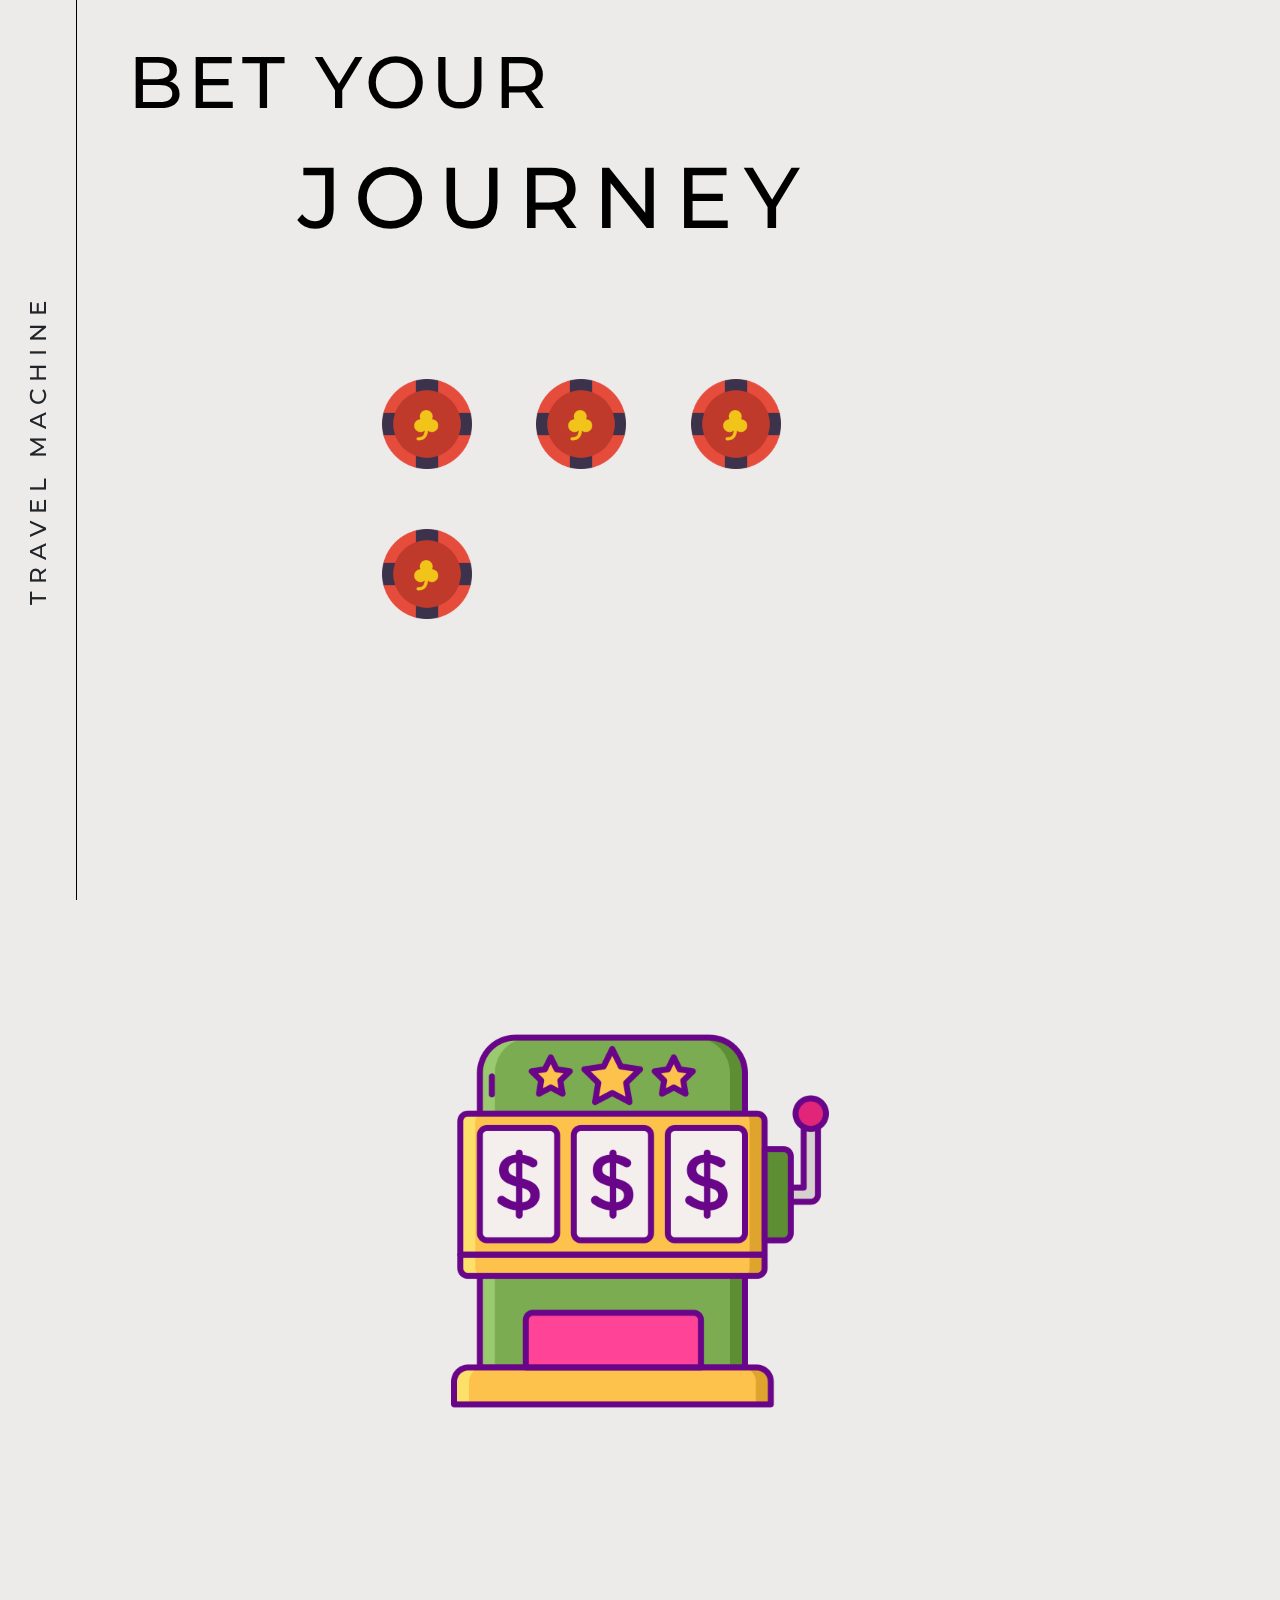
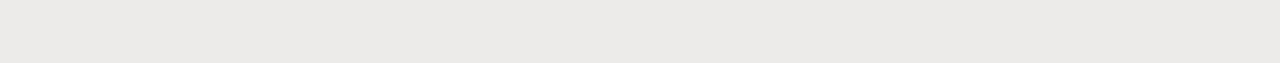
==== index.html @ c0a68112 "Annenberg Interactive - Travel Machine Team" ====
<!DOCTYPE html>
<head>
    <title>Travel Machine</title>
    <meta charset="UTF-8">
    <meta name="viewport" content="width=device-width, initial-scale=1">
    <link href="https://fonts.googleapis.com/css?family=Mansalva&display=swap" rel="stylesheet">
    <link href="https://fonts.googleapis.com/css?family=Caveat&display=swap" rel="stylesheet">
    <link href="https://fonts.googleapis.com/css?family=Sarpanch:600&display=swap" rel="stylesheet">
    <link href="https://fonts.googleapis.com/css?family=Montserrat&display=swap" rel="stylesheet">
    <link rel="stylesheet" href="https://maxcdn.bootstrapcdn.com/bootstrap/4.0.0-beta/css/bootstrap.min.css">
    <link rel="stylesheet" href="styles.css">

</head>

<body>
    <div id  = "sidebar">
        <h3>TRAVEL  MACHINE</h3>
    </div>

    <div id = "header">
        <h1>BET YOUR</h1>
        <h2>JOURNEY</h2>
    </div>

    <div id = "container">
        <div id = "chips">
            <img class = "coin one" src = "images/poker-chip.png" alt = "chip">
            <img class = "coin two" src = "images/poker-chip.png" alt = "chip">
            <img class = "coin five" src = "images/poker-chip.png" alt = "chip">
            <img class = "coin ten" src = "images/poker-chip.png" alt = "chip">
            <div class = "alert">
                <p>Select the number of days</p>
                <p>you want to travel!!</p>
                <img src = "images/alert.png" alt = alert>
            </div>
            <div id = "clearfloat"></div>
            <section id="section07" class="demo">
                <a href="#slot"><span></span><span></span><span></span><p>PACK YOUR BAGS<p></a>
            </section>
        </div>
        <section id = slot>
            <div class = "slot">
                    <img src = "images/slot-machine.png" alt = "slotMachine">
            </div>
        </section>
    </div>


    <div id = "s1">


    </div>

<script>
    coins = document.querySelectorAll(".coin");
    click = 0;
    console.log(coins);
    for (i = 0; i < 4; i++){
        console.log("coinaaaa s");
        coins[i].onmouseover = function(){
            document.querySelector(".alert").style.visibility = "visible";
        }
        if (click == 0){
            coins[i].onmouseout = function(){
                document.querySelector(".alert").style.visibility = "hidden";
            }
        }
    }
    var x = "hello" + 10 +2;

    console.log(x);
    var y = 10 +2+"hello";
    console.log(y);

   document.querySelector(".one").onclick = function(){
       click = 1;
        document.querySelector(".alert").style.visibility = "visible";
        document.querySelector("#section07 a").style.visibility = "visible";
        document.querySelector(".one").style.opacity = "1";
        document.querySelector(".two").style.opacity = "0.3";
        document.querySelector(".five").style.opacity = "0.3";
        document.querySelector(".ten").style.opacity = "0.3";
    }
    document.querySelector(".two").onclick = function(){
        click = 1;
        document.querySelector("#section07 a").style.visibility = "visible";
        document.querySelector(".one").style.opacity = "0.3";
        document.querySelector(".two").style.opacity = "1";
        document.querySelector(".five").style.opacity = "0.3";
        document.querySelector(".ten").style.opacity = "0.3";
    }
    document.querySelector(".five").onclick = function(){
        click = 1;
        document.querySelector("#section07 a").style.visibility = "visible";
        document.querySelector(".one").style.opacity = "0.3";
        document.querySelector(".two").style.opacity = "0.3";
        document.querySelector(".five").style.opacity = "1";
        document.querySelector(".ten").style.opacity = "0.3";
    }
    document.querySelector(".ten").onclick = function(){
        click = 1;
        document.querySelector("#section07 a").style.visibility = "visible";
        document.querySelector(".one").style.opacity = "0.3";
        document.querySelector(".two").style.opacity = "0.3";
        document.querySelector(".five").style.opacity = "0.3";
        document.querySelector(".ten").style.opacity = "1";
    }



</script>


</body>

</html>
---- styles.css ----
* {
    box-sizing: border-box;
}
#header{
    padding-left: 10%;
    padding-top:3%;
    padding-bottom: 100px;
}
#header h1{
    font-family: 'Montserrat', sans-serif;
    /* font-family: 'Mansalva', cursive; */
    font-size: 73px;
    color:black;
    margin:0px;
    letter-spacing: 5px;
}
#header h2{
    font-family: 'Montserrat', sans-serif;
    /* font-family: 'Mansalva', cursive; */
    padding-left: 170px;
    padding-top: 20px;
    font-size: 86px;
    color:black;
    margin:0px;
    letter-spacing: 12px;
}
body{
    background-color: #ECEBE9;
    margin:0px;
}
#chips img{
    width:90px;
    margin: 30px;
}
#chips{
    width:45%;
    position:center;
    margin-left:auto;
    margin-right:auto;
}
.textbox{
    width:50%;
    margin-top:90px;
    margin-left:auto;
    margin-right:auto;
    box-sizing: border-box;

}
#sidebar {
    border-bottom: solid black 0.3px;
    text-align: center;
    /* font-family: 'Sarpanch', sans-serif; */
    font-family: 'Montserrat', sans-serif;
    width: 100vh;
    height: 6vw;
    transform-origin: top left;
    position: fixed;
    left: 0;
    top: 100%;
    transform: rotate(-90deg);
}
h3{
    font-size:23px;
    margin:0px;
    line-height: 6vw;
    letter-spacing: 7px;
}
.demo a {
    position: absolute;
    bottom: 20px;
    left: 50%;
    z-index: 2;
    display: inline-block;
    -webkit-transform: translate(0, -50%);
    transform: translate(0, -50%);
    color: rgb(0, 0, 0);
    font : normal 400 20px/1 'Josefin Sans', sans-serif;
    letter-spacing: .1em;
    text-decoration: none;
    transition: opacity .3s;
  }
.demo a:hover {
    opacity: .5;
}

section h1 {
    position: absolute;
    top: 50%;
    z-index: 2;
    -webkit-transform: translate(-50%, -50%);
    transform: translate(-50%, -50%);
    color: rgb(0, 0, 0);
    font : normal 300 64px/1 'Josefin Sans', sans-serif;
    text-align: center;
    white-space: nowrap;
}
#section07 a {
    font-family: 'Montserrat', sans-serif;
    visibility: hidden;
    padding-top: 100px;
}
#section07 p {
    position: relative;
    left: -90px;
}
#section07 a span {
    position: absolute;
    top: 0;
    width: 24px;
    height: 24px;
    margin-left: -12px;
    border-left: 1px solid rgb(0, 0, 0);
    border-bottom: 1px solid rgb(0, 0, 0);
    -webkit-transform: rotate(-45deg);
    transform: rotate(-45deg);
    -webkit-animation: sdb07 2s infinite;
    animation: sdb07 2s infinite;
    opacity: 0;
    box-sizing: border-box;
  }
  #section07 a span:nth-of-type(1) {
    -webkit-animation-delay: 0s;
    animation-delay: 0s;
  }
  #section07 a span:nth-of-type(2) {
    top: 16px;
    -webkit-animation-delay: .15s;
    animation-delay: .15s;
  }
  #section07 a span:nth-of-type(3) {
    top: 32px;
    -webkit-animation-delay: .3s;
    animation-delay: .3s;
  }
  @-webkit-keyframes sdb07 {
    0% {
      opacity: 0;
    }
    50% {
      opacity: 1;
    }
    100% {
      opacity: 0;
    }
  }
  @keyframes sdb07 {
    0% {
      opacity: 0;
    }
    50% {
      opacity: 1;
    }
    100% {
      opacity: 0;
    }
  }
  
.alert{
    visibility: hidden;
    position:relative;
    float:right;
    border:1px black;
    text-align: center;
    top: -320px;
    left: 150px;
    font-family: 'Mansalva', cursive;
    font-size: 25px;
    transform: rotate(9deg);
}
.alert p{
    margin:0px;
}
.alert img{
    padding:0px;
    position:relative;
    top: -20px;
    width: 10px;
}
.slot{
    margin-top: 380px;
    margin-bottom:250px;
    margin-left:auto;
    margin-right:auto;
    width:30%;
}
.slot img{
    width:100%;
}
.clearfloat{
    clear:both;
}
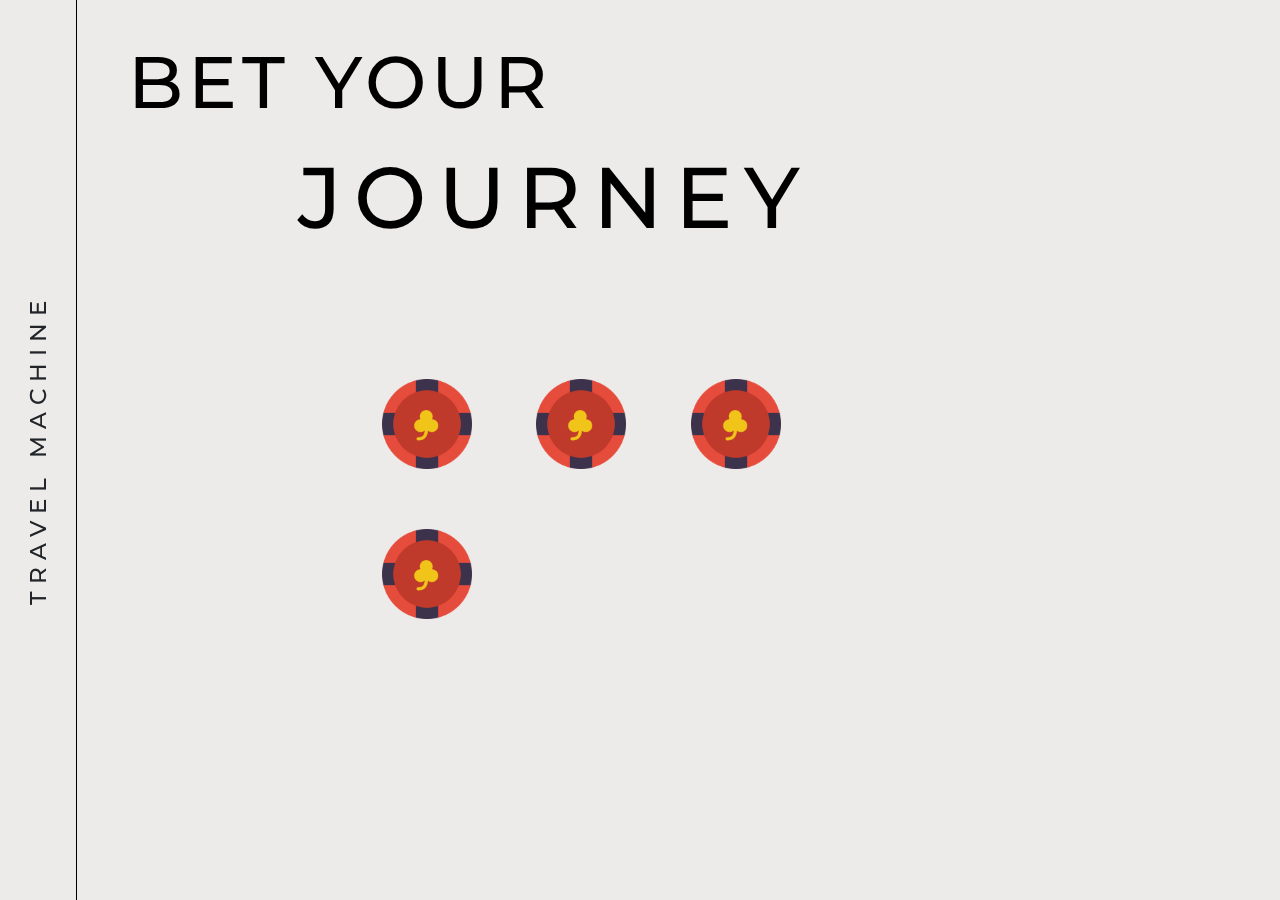
==== commit 5b695a7c: "adding the slide" ====
--- a/index.html
+++ b/index.html
@@ -50,66 +50,9 @@
 
 
     </div>
-
-<script>
-    coins = document.querySelectorAll(".coin");
-    click = 0;
-    console.log(coins);
-    for (i = 0; i < 4; i++){
-        console.log("coinaaaa s");
-        coins[i].onmouseover = function(){
-            document.querySelector(".alert").style.visibility = "visible";
-        }
-        if (click == 0){
-            coins[i].onmouseout = function(){
-                document.querySelector(".alert").style.visibility = "hidden";
-            }
-        }
-    }
-    var x = "hello" + 10 +2;
-
-    console.log(x);
-    var y = 10 +2+"hello";
-    console.log(y);
-
-   document.querySelector(".one").onclick = function(){
-       click = 1;
-        document.querySelector(".alert").style.visibility = "visible";
-        document.querySelector("#section07 a").style.visibility = "visible";
-        document.querySelector(".one").style.opacity = "1";
-        document.querySelector(".two").style.opacity = "0.3";
-        document.querySelector(".five").style.opacity = "0.3";
-        document.querySelector(".ten").style.opacity = "0.3";
-    }
-    document.querySelector(".two").onclick = function(){
-        click = 1;
-        document.querySelector("#section07 a").style.visibility = "visible";
-        document.querySelector(".one").style.opacity = "0.3";
-        document.querySelector(".two").style.opacity = "1";
-        document.querySelector(".five").style.opacity = "0.3";
-        document.querySelector(".ten").style.opacity = "0.3";
-    }
-    document.querySelector(".five").onclick = function(){
-        click = 1;
-        document.querySelector("#section07 a").style.visibility = "visible";
-        document.querySelector(".one").style.opacity = "0.3";
-        document.querySelector(".two").style.opacity = "0.3";
-        document.querySelector(".five").style.opacity = "1";
-        document.querySelector(".ten").style.opacity = "0.3";
-    }
-    document.querySelector(".ten").onclick = function(){
-        click = 1;
-        document.querySelector("#section07 a").style.visibility = "visible";
-        document.querySelector(".one").style.opacity = "0.3";
-        document.querySelector(".two").style.opacity = "0.3";
-        document.querySelector(".five").style.opacity = "0.3";
-        document.querySelector(".ten").style.opacity = "1";
-    }
-
-
-
-</script>
-
+    
+    <script type="text/javascript" src="http://code.jquery.com/jquery-1.7.1.min.js"></script>
+    <script src="script.js"></script>
 
 </body>
 
--- a/styles.css
+++ b/styles.css
@@ -182,10 +182,11 @@
     margin-left:auto;
     margin-right:auto;
     width:30%;
+    display:none;
 }
 .slot img{
     width:100%;
 }
 .clearfloat{
     clear:both;
-}+}
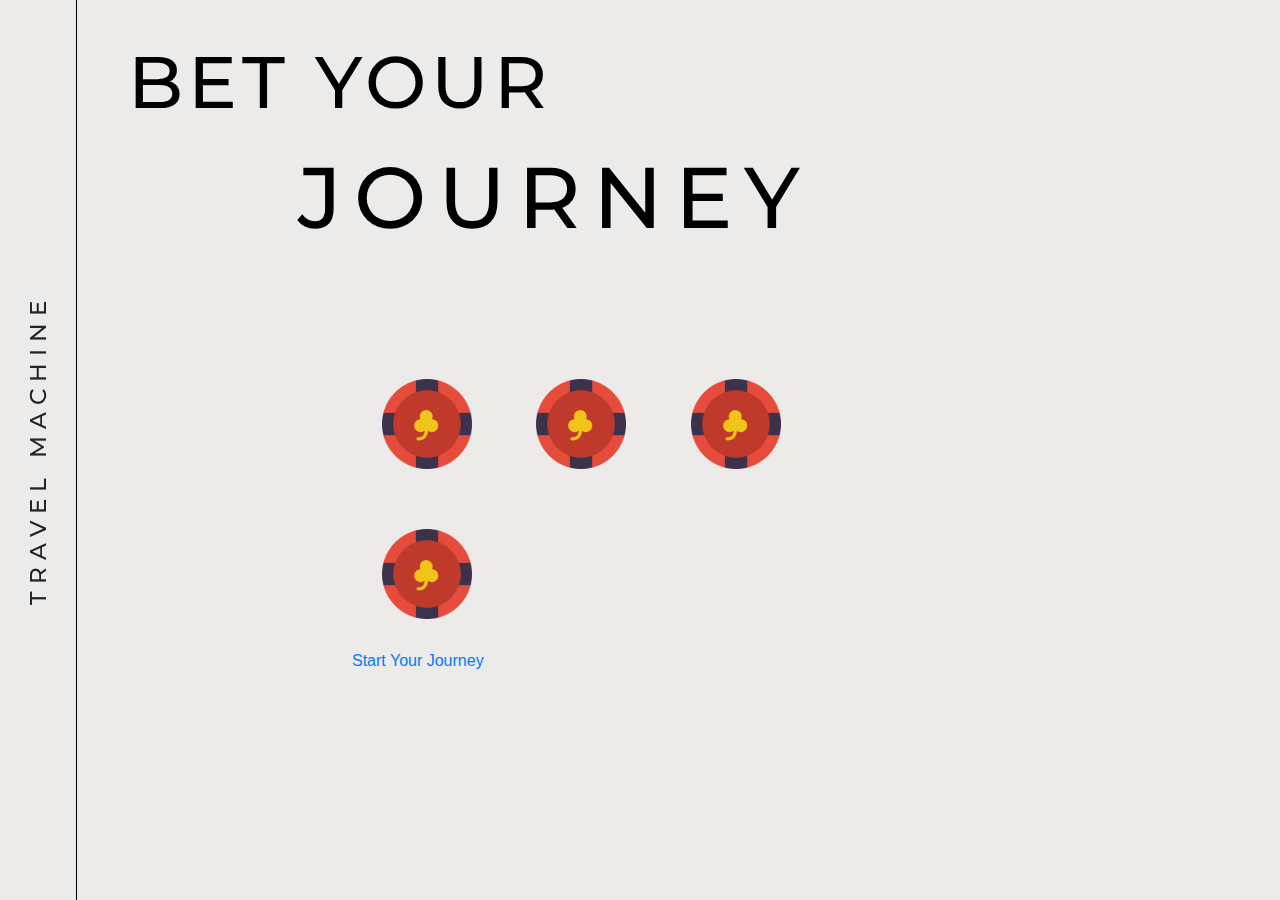
==== commit 2baee158: "added 3 stories" ====
--- a/index.html
+++ b/index.html
@@ -35,21 +35,62 @@
             </div>
             <div id = "clearfloat"></div>
             <section id="section07" class="demo">
-                <a href="#slot"><span></span><span></span><span></span><p>PACK YOUR BAGS<p></a>
+                <a href="#slot"><span></span><span></span><span></span><p>Start Your Journey<p></a>
             </section>
         </div>
-        <section id = slot>
-            <div class = "slot">
-                    <img src = "images/slot-machine.png" alt = "slotMachine">
+    </div>
+    <section id = "slot">
+        <div class = "slot">
+            <img src = "images/.png" alt = "slotMachine">
+        </div>
+    </section>
+    <div id = "s1">
+            <div id = "image1.1">
+
             </div>
-        </section>
+            <div id = "image1.2">
+    
+            </div>
+    
+            <div id = "story1">
+                <p>
+                    Ryan went to Japan with his family and they climbed Mount. 
+                    Fuji during summer. Even if it is raining at that time,
+                    he still think it is a unique experience for him at the moment. 
+                    He said “So we got to the top (and) we couldn't see the crater, but 
+                    then right once you start going down, it completely cleared up and it was like 
+                    gorgeous.” 
+                </p>
+                <p>
+                    He described his memorable moment was at the top of the mountain. 
+                    He said: “It was raining and we were sweating it down inside. So like 
+                    everything was soaked. It was freezing. But once we get to the top, there's 
+                    like this, well it's not a shack. It's a little small thing. Some guys walking 
+                    around with hot chocolate was giving to us.”
+                </p>
+            </div>
     </div>
+    <!-- <div id = "s2">
+        <div id = "image2.1">
 
+        </div>
+        <div id = "image2.2">
 
-    <div id = "s1">
+        </div>
 
-
-    </div>
+        <div id = "story1">
+            When asked what the most memorable trip was, Julia shared a family trip in Greece with us.
+            It was her first time that she got to choose somewhere she wanted to go. She was
+            really into Greek mythology since the mythology class she took in her sixth grade.
+            When she was 13, her family and she went on Greece together, where they visited 
+            Athens and Delfi.  "It was almost just like affirming what I had seen or like 
+            and read about. It was, you know,  just like everything I had pictured, like actually
+            seeing it in real life", Julia said so when we asked what made her trip unique.
+            Among all the places of interest, Julia recommended delfi, a really mythological cite,
+            to us. It keeps up a lot of mythology culture and is surrounded by rich folklore
+            and history. 
+        </div>
+    </div> -->
     
     <script type="text/javascript" src="http://code.jquery.com/jquery-1.7.1.min.js"></script>
     <script src="script.js"></script>
--- a/styles.css
+++ b/styles.css
@@ -1,5 +1,9 @@
 * {
     box-sizing: border-box;
+}
+html {
+  overflow-y: hidden;
+  overflow-x: hidden;
 }
 #header{
     padding-left: 10%;
@@ -8,7 +12,6 @@
 }
 #header h1{
     font-family: 'Montserrat', sans-serif;
-    /* font-family: 'Mansalva', cursive; */
     font-size: 73px;
     color:black;
     margin:0px;
@@ -16,7 +19,6 @@
 }
 #header h2{
     font-family: 'Montserrat', sans-serif;
-    /* font-family: 'Mansalva', cursive; */
     padding-left: 170px;
     padding-top: 20px;
     font-size: 86px;
@@ -28,6 +30,7 @@
     background-color: #ECEBE9;
     margin:0px;
 }
+/* section 1 */
 #chips img{
     width:90px;
     margin: 30px;
@@ -46,10 +49,10 @@
     box-sizing: border-box;
 
 }
+/* side bar */
 #sidebar {
     border-bottom: solid black 0.3px;
     text-align: center;
-    /* font-family: 'Sarpanch', sans-serif; */
     font-family: 'Montserrat', sans-serif;
     width: 100vh;
     height: 6vw;
@@ -65,7 +68,7 @@
     line-height: 6vw;
     letter-spacing: 7px;
 }
-.demo a {
+.slider a {
     position: absolute;
     bottom: 20px;
     left: 50%;
@@ -79,7 +82,7 @@
     text-decoration: none;
     transition: opacity .3s;
   }
-.demo a:hover {
+.slider a:hover {
     opacity: .5;
 }
 
@@ -94,16 +97,16 @@
     text-align: center;
     white-space: nowrap;
 }
-#section07 a {
+#slide a {
     font-family: 'Montserrat', sans-serif;
     visibility: hidden;
     padding-top: 100px;
 }
-#section07 p {
+#slide p {
     position: relative;
     left: -90px;
 }
-#section07 a span {
+#slide a span {
     position: absolute;
     top: 0;
     width: 24px;
@@ -118,43 +121,42 @@
     opacity: 0;
     box-sizing: border-box;
   }
-  #section07 a span:nth-of-type(1) {
-    -webkit-animation-delay: 0s;
-    animation-delay: 0s;
-  }
-  #section07 a span:nth-of-type(2) {
-    top: 16px;
-    -webkit-animation-delay: .15s;
-    animation-delay: .15s;
-  }
-  #section07 a span:nth-of-type(3) {
-    top: 32px;
-    -webkit-animation-delay: .3s;
-    animation-delay: .3s;
-  }
-  @-webkit-keyframes sdb07 {
-    0% {
-      opacity: 0;
-    }
-    50% {
-      opacity: 1;
-    }
-    100% {
-      opacity: 0;
-    }
-  }
-  @keyframes sdb07 {
-    0% {
-      opacity: 0;
-    }
-    50% {
-      opacity: 1;
-    }
-    100% {
-      opacity: 0;
-    }
-  }
-  
+#slide a span:nth-of-type(1) {
+  -webkit-animation-delay: 0s;
+  animation-delay: 0s;
+}
+#slide a span:nth-of-type(2) {
+  top: 16px;
+  -webkit-animation-delay: .15s;
+  animation-delay: .15s;
+}
+#slide a span:nth-of-type(3) {
+  top: 32px;
+  -webkit-animation-delay: .3s;
+  animation-delay: .3s;
+}
+@-webkit-keyframes sdb07 {
+  0% {
+    opacity: 0;
+  }
+  50% {
+    opacity: 1;
+  }
+  100% {
+    opacity: 0;
+  }
+}
+@keyframes sdb07 {
+  0% {
+    opacity: 0;
+  }
+  50% {
+    opacity: 1;
+  }
+  100% {
+    opacity: 0;
+  }
+}
 .alert{
     visibility: hidden;
     position:relative;
@@ -176,17 +178,242 @@
     top: -20px;
     width: 10px;
 }
+.left{
+  width: 50%;
+  float: left;
+}
 .slot{
     margin-top: 380px;
-    margin-bottom:250px;
     margin-left:auto;
     margin-right:auto;
-    width:30%;
+    width:80%;
     display:none;
 }
-.slot img{
+
+.arrow{
+  position:relative;
+  width:110px;
+  left: 100%;
+  top:230px;
+}
+.word{
+  position:relative;
+  transform: rotate(270deg);
+  font-family: 'Montserrat', sans-serif;
+  letter-spacing: 3px;
+  font-size: 20px;
+  left: 48%;
+  top:-135px;
+}
+#machine{
     width:100%;
 }
 .clearfloat{
     clear:both;
 }
+
+/* styling the complete content div */
+#content{
+  width:200%;
+}
+#left{
+  width: 50%;
+  float:left;
+}
+#story{
+  width:50%;
+  float:right;
+  margin-top: 10%;
+  /* border:2px black solid; */
+  display:none;
+  padding-left: 10%;
+}
+
+/* styling story 1: Japan */
+#story1{
+  display:none;
+}
+.image1{
+    position:relative;
+    left: 70%;
+    padding-top: 8%;
+}
+.image11{
+  width: 300px;
+}
+.image12{
+  width: 300px;
+}
+.image11 img{
+  width: 100%;
+  transform: rotate(355deg);
+  margin-bottom: 20px;
+}
+.image12 img{
+  width: 100%;
+  transform: rotate(10deg);
+}
+#story1p{
+  position:relative;
+  width: 55%;
+  top: -500px;
+  padding-left: 7%;
+  font-family: 'Montserrat', sans-serif;
+  line-height:30px;
+
+}
+#story1p h2{
+  padding-bottom: 20px;
+  text-align: center;
+  font-family: 'Red Hat Text', sans-serif;
+  font-size:40px;
+  letter-spacing: 6px;
+}
+#word1{
+  font-family: 'Gochi Hand', cursive;
+  position:relative;
+  top:-700px;
+  font-size: 40px;
+  transform: rotate(350deg);
+}
+
+/* styling story : Vietnam*/
+#story2{
+  display:none;
+}
+.image2{
+    position:relative;
+    left: 70%;
+    padding-top: 8%;
+}
+.image21{
+  width: 300px;
+}
+.image22{
+  width: 300px;
+}
+.image21 img{
+  width: 100%;
+  transform: rotate(10deg);
+  margin-bottom: 20px;
+}
+.image22 img{
+  width: 100%;
+  transform: rotate(357deg);
+}
+#story2p{
+  position:relative;
+  width: 55%;
+  top: -600px;
+  padding-left: 7%;
+  font-family: 'Montserrat', sans-serif;
+  line-height:24px;
+
+}
+#word2{
+  font-family: 'Gochi Hand', cursive;
+  position:relative;
+  top:-700px;
+  left: 5%;
+  font-size: 40px;
+  transform: rotate(355deg);
+}
+#story2p h2{
+  padding-bottom: 30px;
+  text-align: center;
+  font-family: 'Red Hat Text', sans-serif;
+  font-size:50px;
+  letter-spacing: 15px;
+}
+/* styling story : Vietnam*/
+#story3{
+  display:none;
+}
+.image3{
+    position:relative;
+    padding-top: 8%;
+}
+.image31{
+  width: 300px;
+}
+.image32{
+  width: 300px;
+}
+.image31 img{
+  width: 100%;
+  /* transform: rotate(10deg); */
+  margin-bottom: 10px;
+}
+.image32 img{
+  width: 100%;
+  /* transform: rotate(357deg); */
+}
+#story3p{
+  position:relative;
+  width: 80%;
+  top: -650px;
+  padding-left: 34%;
+  font-family: 'Montserrat', sans-serif;
+  line-height:24px;
+}
+#word3{
+  font-family: 'Gochi Hand', cursive;
+  position:relative;
+  top:-600px;
+  left: 60%;
+  font-size: 35px;
+  transform: rotate(6deg);
+}
+#story3p h2{
+  padding-bottom: 30px;
+  text-align: center;
+  font-family: 'Red Hat Text', sans-serif;
+  font-size:50px;
+  letter-spacing: 15px;
+}
+/* styling story : Vietnam*/
+#story4{
+  display:none;
+}
+.image4{
+    position:relative;
+    padding-top: 8%;
+}
+.image41{
+  width: 300px;
+}
+.image42{
+  width: 300px;
+}
+.image41 img{
+  width: 100%;
+  /* transform: rotate(10deg); */
+  margin-bottom: 10px;
+}
+.image42 img{
+  width: 100%;
+  /* transform: rotate(357deg); */
+}
+#story4p{
+  position:relative;
+  width: 80%;
+  top: -650px;
+  padding-left: 34%;
+  font-family: 'Montserrat', sans-serif;
+  line-height:24px;
+}
+#word4{
+  font-family: 'Gochi Hand', cursive;
+  position:relative;
+  top:-600px;
+  left: 60%;
+  font-size: 35px;
+  transform: rotate(6deg);
+}
+#story4p h2{
+  padding-bottom: 30px;
+  text-align: center;
+  font-family: 'Red Hat Text', sans-serif;
+  font-size:50px;
+  letter-spacing: 15px;
+}
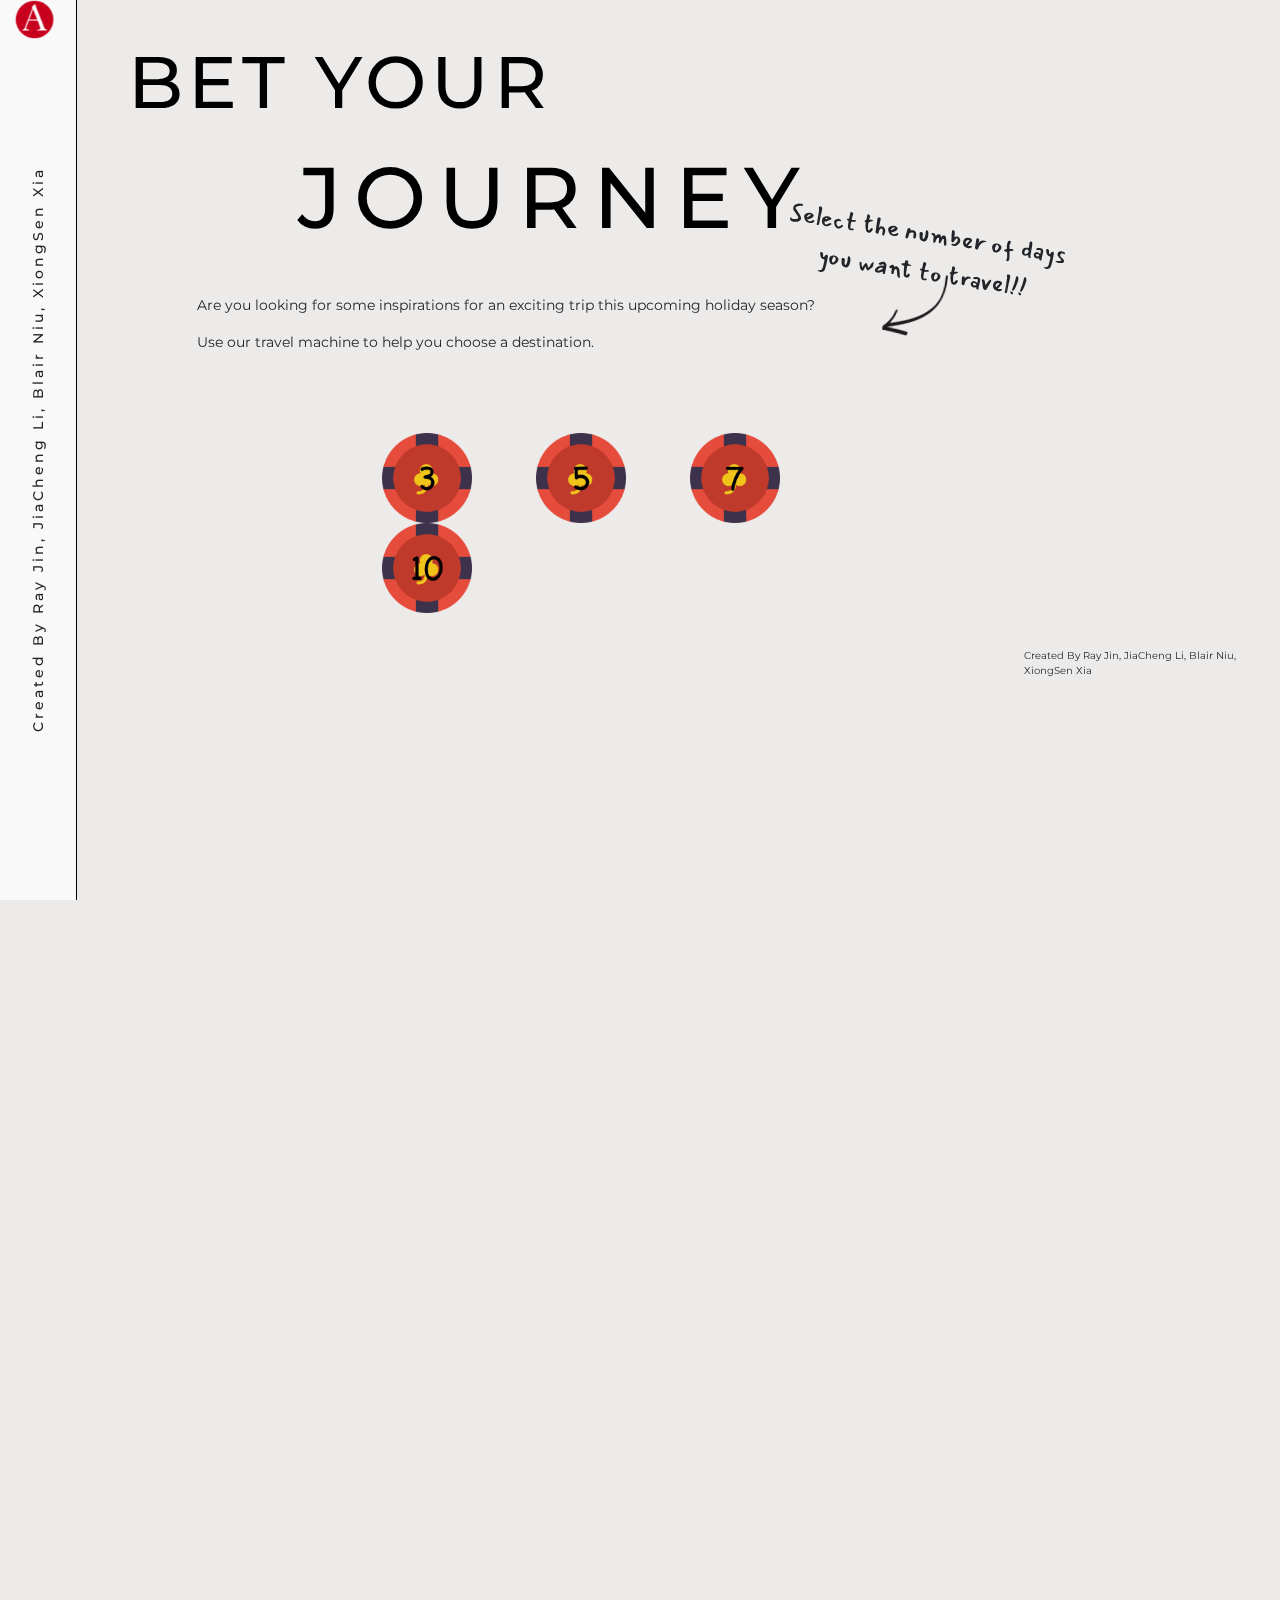
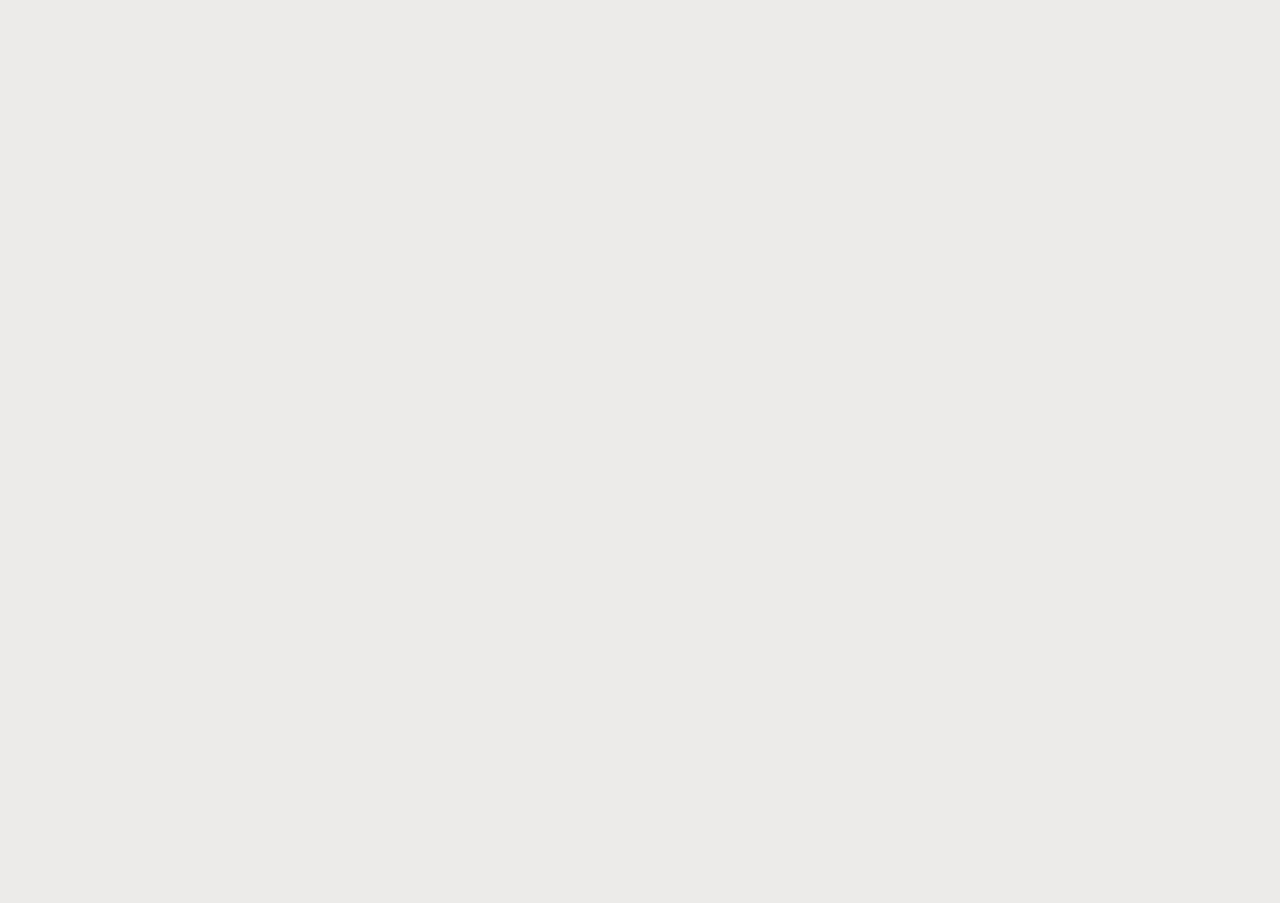
==== commit 73b15e35: "here's what i downloaded" ====
--- a/index.html
+++ b/index.html
@@ -3,98 +3,86 @@
     <title>Travel Machine</title>
     <meta charset="UTF-8">
     <meta name="viewport" content="width=device-width, initial-scale=1">
+
+    <!-- fonts -->
     <link href="https://fonts.googleapis.com/css?family=Mansalva&display=swap" rel="stylesheet">
     <link href="https://fonts.googleapis.com/css?family=Caveat&display=swap" rel="stylesheet">
     <link href="https://fonts.googleapis.com/css?family=Sarpanch:600&display=swap" rel="stylesheet">
     <link href="https://fonts.googleapis.com/css?family=Montserrat&display=swap" rel="stylesheet">
+    <link href="https://fonts.googleapis.com/css?family=Comfortaa&display=swap" rel="stylesheet">
+    <link href="https://fonts.googleapis.com/css?family=Red+Hat+Text&display=swap" rel="stylesheet">
+    <link href="https://fonts.googleapis.com/css?family=Gochi+Hand&display=swap" rel="stylesheet">
+    <!-- bootstrap and  -->
     <link rel="stylesheet" href="https://maxcdn.bootstrapcdn.com/bootstrap/4.0.0-beta/css/bootstrap.min.css">
     <link rel="stylesheet" href="styles.css">
 
 </head>
 
 <body>
-    <div id  = "sidebar">
-        <h3>TRAVEL  MACHINE</h3>
+    <div id="sidebar">
+        <h3>BET YOUR JOURNEY</h3>
+    </div>
+    <div id="logo">
+        <img id="logo" src="images/annen.png" alt="logo">
+    </div>
+    <div id="footer">
+            <p>Created By Ray Jin, JiaCheng Li, Blair Niu, XiongSen Xia</p>
+    </div>
+    <div id="header">
+        <h1>BET YOUR</h1>
+        <h2>JOURNEY</h2>
+        <div id="subhead">
+            <p>Are you looking for some
+            inspirations for an exciting trip this upcoming holiday season? </p>
+            <p>Use our travel machine to help you choose a destination. </p>
+        </div>
+        </div>
     </div>
 
-    <div id = "header">
-        <h1>BET YOUR</h1>
-        <h2>JOURNEY</h2>
-    </div>
 
-    <div id = "container">
-        <div id = "chips">
-            <img class = "coin one" src = "images/poker-chip.png" alt = "chip">
-            <img class = "coin two" src = "images/poker-chip.png" alt = "chip">
-            <img class = "coin five" src = "images/poker-chip.png" alt = "chip">
-            <img class = "coin ten" src = "images/poker-chip.png" alt = "chip">
-            <div class = "alert">
+    <div id="section1">
+        <div id="chips">
+            <img class="coin one" src="images/poker-chip1.png" alt="chip">
+            <img class="coin two" src="images/poker-chip2.png" alt="chip">
+            <img class="coin five" src="images/poker-chip3.png" alt="chip">
+            <img class="coin ten" src="images/poker-chip4.png" alt="chip">
+            <div class="alert">
                 <p>Select the number of days</p>
                 <p>you want to travel!!</p>
-                <img src = "images/alert.png" alt = alert>
+                <img src="images/alert.png" alt=alert>
             </div>
-            <div id = "clearfloat"></div>
-            <section id="section07" class="demo">
+            <div id="clearfloat"></div>
+            <section id="slide" class="slider">
                 <a href="#slot"><span></span><span></span><span></span><p>Start Your Journey<p></a>
             </section>
         </div>
     </div>
-    <section id = "slot">
-        <div class = "slot">
-            <img src = "images/.png" alt = "slotMachine">
-        </div>
-    </section>
-    <div id = "s1">
-            <div id = "image1.1">
+
+        <section id="slot">
+            <div id ="hover">
+                <p> Add some random excitement for your trip by
+                    clicking on the question marks in our slot machine.
+                    We’ll do the thinking for you!</p>
+                <span id="important">Click anywhere on slot machine once your are done</span>
 
             </div>
-            <div id = "image1.2">
-    
+            <div id="machine">
+                <img src="images/Machine.png" alt="slotMachine">
+                        <div id="first">
+                            ?
+                        </div>
+                        <div id="second">
+                            ?
+                        </div>
+                        <div id="third">
+                            ?
+                        </div>
             </div>
-    
-            <div id = "story1">
-                <p>
-                    Ryan went to Japan with his family and they climbed Mount. 
-                    Fuji during summer. Even if it is raining at that time,
-                    he still think it is a unique experience for him at the moment. 
-                    He said “So we got to the top (and) we couldn't see the crater, but 
-                    then right once you start going down, it completely cleared up and it was like 
-                    gorgeous.” 
-                </p>
-                <p>
-                    He described his memorable moment was at the top of the mountain. 
-                    He said: “It was raining and we were sweating it down inside. So like 
-                    everything was soaked. It was freezing. But once we get to the top, there's 
-                    like this, well it's not a shack. It's a little small thing. Some guys walking 
-                    around with hot chocolate was giving to us.”
-                </p>
-            </div>
-    </div>
-    <!-- <div id = "s2">
-        <div id = "image2.1">
+        </section>
 
-        </div>
-        <div id = "image2.2">
 
-        </div>
-
-        <div id = "story1">
-            When asked what the most memorable trip was, Julia shared a family trip in Greece with us.
-            It was her first time that she got to choose somewhere she wanted to go. She was
-            really into Greek mythology since the mythology class she took in her sixth grade.
-            When she was 13, her family and she went on Greece together, where they visited 
-            Athens and Delfi.  "It was almost just like affirming what I had seen or like 
-            and read about. It was, you know,  just like everything I had pictured, like actually
-            seeing it in real life", Julia said so when we asked what made her trip unique.
-            Among all the places of interest, Julia recommended delfi, a really mythological cite,
-            to us. It keeps up a lot of mythology culture and is surrounded by rich folklore
-            and history. 
-        </div>
-    </div> -->
-    
     <script type="text/javascript" src="http://code.jquery.com/jquery-1.7.1.min.js"></script>
     <script src="script.js"></script>
-
 </body>
 
 </html>--- a/styles.css
+++ b/styles.css
@@ -1,14 +1,52 @@
 * {
     box-sizing: border-box;
 }
-html {
+html, body 
+{
   overflow-y: hidden;
   overflow-x: hidden;
+  height: 100%;
+  width: 100%;
+}
+body{
+  background-color: #ECEBE9;
+  margin:0px;
+  font-family: 'Montserrat', sans-serif;
+}
+/* header styling */
+#hover{
+  margin-top:100%;
+  font-family: 'Gochi Hand', cursive;
+  text-align:center;
+  visibility :hidden;
+  width: 50%;
+  font-size: 23px;
+  margin-left:auto;
+  margin-right:auto;
+}
+#subhead{
+  width: 70%;
+  padding-left: 6%;
+  padding-top: 4%;
+  font-size: 14px;
+}
+#logo{
+  width:18%; 
+  padding-left:1%;
+  position: absolute;
+}
+#footer{
+  width:100%;
+  padding-left:80%;
+  padding-top: 53%;
+  position: absolute;
+  font-size:10px;
+  z-index: -2;
 }
 #header{
     padding-left: 10%;
     padding-top:3%;
-    padding-bottom: 100px;
+    padding-bottom: 5%;
 }
 #header h1{
     font-family: 'Montserrat', sans-serif;
@@ -26,20 +64,18 @@
     margin:0px;
     letter-spacing: 12px;
 }
-body{
-    background-color: #ECEBE9;
-    margin:0px;
-}
 /* section 1 */
 #chips img{
     width:90px;
-    margin: 30px;
+    margin-left: 30px;
+    margin-right: 30px;
 }
 #chips{
     width:45%;
     position:center;
     margin-left:auto;
     margin-right:auto;
+    cursor: pointer;
 }
 .textbox{
     width:50%;
@@ -61,12 +97,17 @@
     left: 0;
     top: 100%;
     transform: rotate(-90deg);
-}
+    background-color:rgba(254, 254, 254, 0.749);
+}
+ /* sidebar title */
 h3{
     font-size:23px;
     margin:0px;
     line-height: 6vw;
     letter-spacing: 7px;
+}
+#important{
+  color:rgb(146, 46, 46);
 }
 .slider a {
     position: absolute;
@@ -157,6 +198,7 @@
     opacity: 0;
   }
 }
+/* alert message for when hovering the coins */
 .alert{
     visibility: hidden;
     position:relative;
@@ -168,6 +210,7 @@
     font-family: 'Mansalva', cursive;
     font-size: 25px;
     transform: rotate(9deg);
+    visibility: visible;
 }
 .alert p{
     margin:0px;
@@ -183,19 +226,27 @@
   float: left;
 }
 .slot{
-    margin-top: 380px;
+    margin-top: 20%;
     margin-left:auto;
     margin-right:auto;
     width:80%;
     display:none;
-}
-
+    height: 100%;
+}
+/* arrow pointing to the next page */
 .arrow{
   position:relative;
-  width:110px;
+  width: 10%;
   left: 100%;
-  top:230px;
-}
+  /* not percentage */
+  top: 240px;
+  /* padding-top: 10%; */
+  cursor: pointer;
+}
+.arrow img{
+  width: 100%;
+}
+/* guide work pointing to the next page */
 .word{
   position:relative;
   transform: rotate(270deg);
@@ -205,215 +256,72 @@
   left: 48%;
   top:-135px;
 }
+#first{
+  position: absolute;
+  top: 64%;
+  left: 30%;
+  z-index: 5;
+  font-size: 40px;
+  /* border: black solid 0.1em; */
+  width: 13%;
+  text-align: center;
+  font-family: 'Gochi Hand', cursive;
+  cursor: pointer;
+  display:none;
+}
+#second{
+  position: absolute;
+  top: 64%;
+  left: 44%;
+  z-index: 5;
+  font-size: 40px;
+  width: 13%;
+  text-align: center;
+  font-family: 'Gochi Hand', cursive;
+  cursor: pointer;
+  /* border: black solid 0.1em; */
+  display:none;
+}
+#third{
+  position: absolute;
+  top: 64%;
+  left: 57%;
+  z-index: 5;  
+  width: 13%;
+  text-align: center;
+  font-size:40px;
+  font-family: 'Gochi Hand', cursive;
+  cursor: pointer;
+  /* border: black solid 0.1em; */
+  display:none;
+}
 #machine{
+  width:70%;
+  margin-left: auto;
+  margin-right:auto;
+}
+#machine img{
     width:100%;
+    cursor: pointer;
 }
 .clearfloat{
     clear:both;
 }
 
-/* styling the complete content div */
-#content{
-  width:200%;
-}
-#left{
-  width: 50%;
-  float:left;
-}
-#story{
-  width:50%;
-  float:right;
-  margin-top: 10%;
-  /* border:2px black solid; */
-  display:none;
-  padding-left: 10%;
-}
-
-/* styling story 1: Japan */
-#story1{
-  display:none;
-}
-.image1{
-    position:relative;
-    left: 70%;
-    padding-top: 8%;
-}
-.image11{
-  width: 300px;
-}
-.image12{
-  width: 300px;
-}
-.image11 img{
-  width: 100%;
-  transform: rotate(355deg);
-  margin-bottom: 20px;
-}
-.image12 img{
-  width: 100%;
-  transform: rotate(10deg);
-}
-#story1p{
-  position:relative;
-  width: 55%;
-  top: -500px;
-  padding-left: 7%;
-  font-family: 'Montserrat', sans-serif;
-  line-height:30px;
-
-}
-#story1p h2{
-  padding-bottom: 20px;
-  text-align: center;
-  font-family: 'Red Hat Text', sans-serif;
-  font-size:40px;
-  letter-spacing: 6px;
-}
-#word1{
-  font-family: 'Gochi Hand', cursive;
-  position:relative;
-  top:-700px;
-  font-size: 40px;
-  transform: rotate(350deg);
-}
-
-/* styling story : Vietnam*/
-#story2{
-  display:none;
-}
-.image2{
-    position:relative;
-    left: 70%;
-    padding-top: 8%;
-}
-.image21{
-  width: 300px;
-}
-.image22{
-  width: 300px;
-}
-.image21 img{
-  width: 100%;
-  transform: rotate(10deg);
-  margin-bottom: 20px;
-}
-.image22 img{
-  width: 100%;
-  transform: rotate(357deg);
-}
-#story2p{
-  position:relative;
-  width: 55%;
-  top: -600px;
-  padding-left: 7%;
-  font-family: 'Montserrat', sans-serif;
-  line-height:24px;
-
-}
-#word2{
-  font-family: 'Gochi Hand', cursive;
-  position:relative;
-  top:-700px;
-  left: 5%;
-  font-size: 40px;
-  transform: rotate(355deg);
-}
-#story2p h2{
-  padding-bottom: 30px;
-  text-align: center;
-  font-family: 'Red Hat Text', sans-serif;
-  font-size:50px;
-  letter-spacing: 15px;
-}
-/* styling story : Vietnam*/
-#story3{
-  display:none;
-}
-.image3{
-    position:relative;
-    padding-top: 8%;
-}
-.image31{
-  width: 300px;
-}
-.image32{
-  width: 300px;
-}
-.image31 img{
-  width: 100%;
-  /* transform: rotate(10deg); */
-  margin-bottom: 10px;
-}
-.image32 img{
-  width: 100%;
-  /* transform: rotate(357deg); */
-}
-#story3p{
-  position:relative;
-  width: 80%;
-  top: -650px;
-  padding-left: 34%;
-  font-family: 'Montserrat', sans-serif;
-  line-height:24px;
-}
-#word3{
-  font-family: 'Gochi Hand', cursive;
-  position:relative;
-  top:-600px;
-  left: 60%;
-  font-size: 35px;
-  transform: rotate(6deg);
-}
-#story3p h2{
-  padding-bottom: 30px;
-  text-align: center;
-  font-family: 'Red Hat Text', sans-serif;
-  font-size:50px;
-  letter-spacing: 15px;
-}
-/* styling story : Vietnam*/
-#story4{
-  display:none;
-}
-.image4{
-    position:relative;
-    padding-top: 8%;
-}
-.image41{
-  width: 300px;
-}
-.image42{
-  width: 300px;
-}
-.image41 img{
-  width: 100%;
-  /* transform: rotate(10deg); */
-  margin-bottom: 10px;
-}
-.image42 img{
-  width: 100%;
-  /* transform: rotate(357deg); */
-}
-#story4p{
-  position:relative;
-  width: 80%;
-  top: -650px;
-  padding-left: 34%;
-  font-family: 'Montserrat', sans-serif;
-  line-height:24px;
-}
-#word4{
-  font-family: 'Gochi Hand', cursive;
-  position:relative;
-  top:-600px;
-  left: 60%;
-  font-size: 35px;
-  transform: rotate(6deg);
-}
-#story4p h2{
-  padding-bottom: 30px;
-  text-align: center;
-  font-family: 'Red Hat Text', sans-serif;
-  font-size:50px;
-  letter-spacing: 15px;
-}
+#footer{
+  position: fixed;
+  top:-30px;
+}
+
+.submit, .description {
+  cursor: pointer;
+  margin-top: 10px;
+}
+
+#pack{
+  width:5%;
+  margin-left:76%;
+}
+#pack img{
+  width:100%;
+}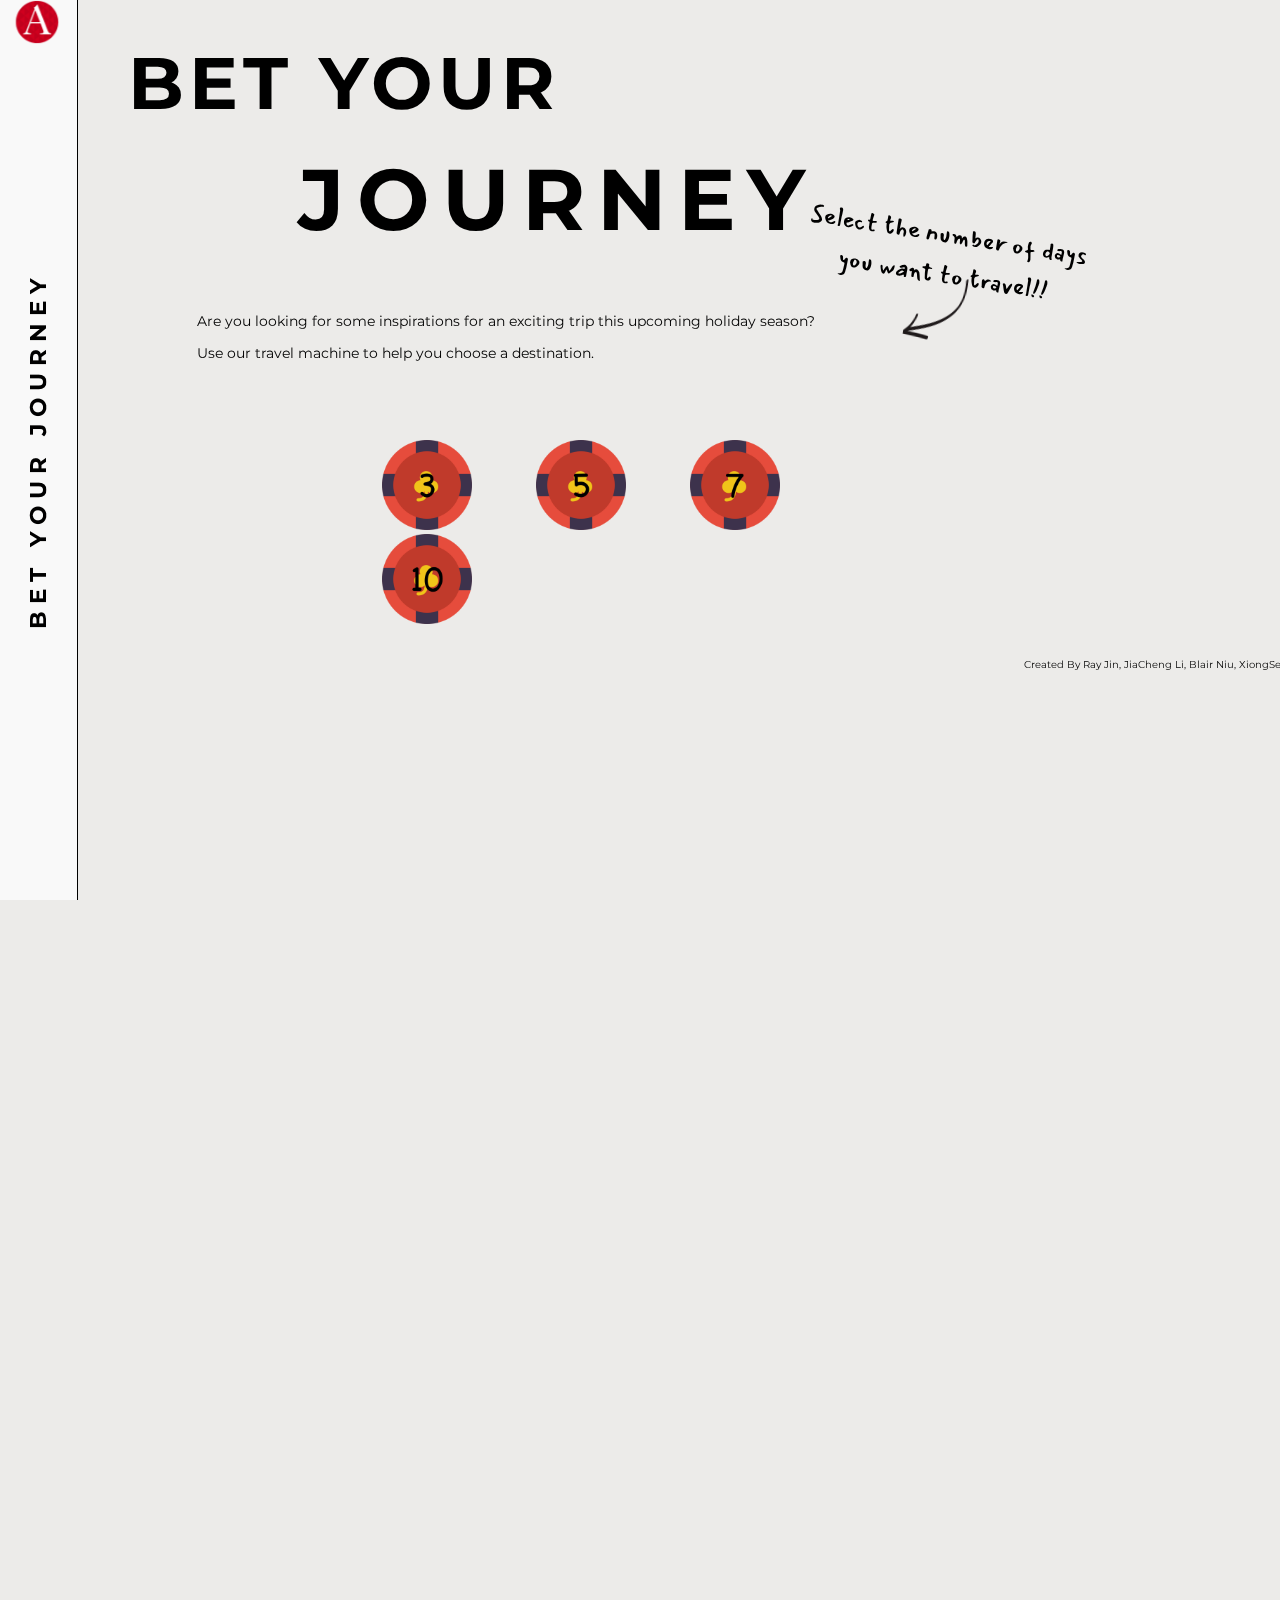
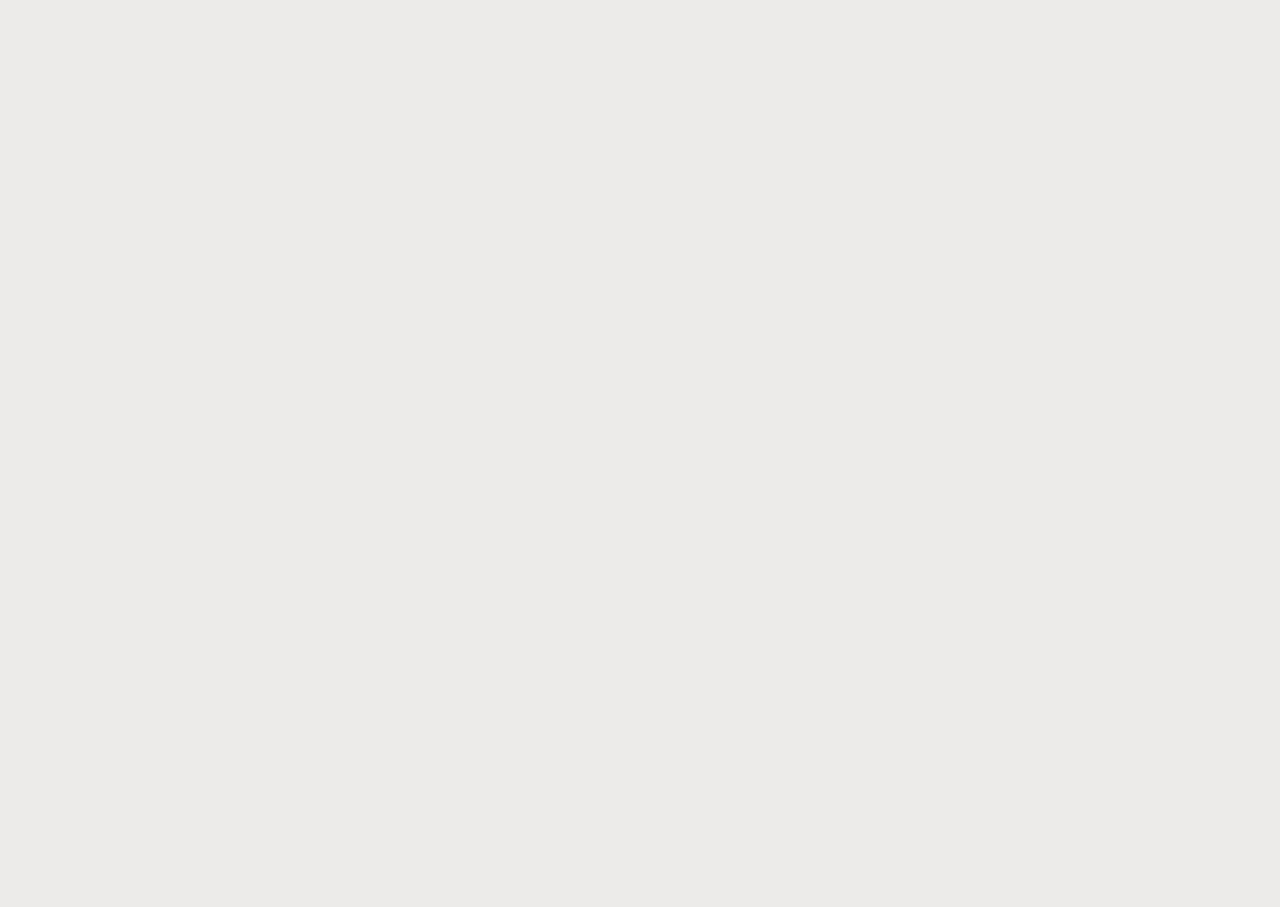
==== commit eac6f51e: "cleaned up chip selection" ====
--- a/index.html
+++ b/index.html
@@ -1,7 +1,8 @@
 <!DOCTYPE html>
+<html>
 <head>
     <title>Travel Machine</title>
-    <meta charset="UTF-8">
+    <meta charset="utf-8">
     <meta name="viewport" content="width=device-width, initial-scale=1">
 
     <!-- fonts -->
@@ -12,8 +13,8 @@
     <link href="https://fonts.googleapis.com/css?family=Comfortaa&display=swap" rel="stylesheet">
     <link href="https://fonts.googleapis.com/css?family=Red+Hat+Text&display=swap" rel="stylesheet">
     <link href="https://fonts.googleapis.com/css?family=Gochi+Hand&display=swap" rel="stylesheet">
-    <!-- bootstrap and  -->
-    <link rel="stylesheet" href="https://maxcdn.bootstrapcdn.com/bootstrap/4.0.0-beta/css/bootstrap.min.css">
+
+    <!-- css -->
     <link rel="stylesheet" href="styles.css">
 
 </head>
@@ -26,31 +27,35 @@
         <img id="logo" src="images/annen.png" alt="logo">
     </div>
     <div id="footer">
-            <p>Created By Ray Jin, JiaCheng Li, Blair Niu, XiongSen Xia</p>
-    </div>
-    <div id="header">
-        <h1>BET YOUR</h1>
-        <h2>JOURNEY</h2>
-        <div id="subhead">
-            <p>Are you looking for some
-            inspirations for an exciting trip this upcoming holiday season? </p>
-            <p>Use our travel machine to help you choose a destination. </p>
-        </div>
-        </div>
+        <p>Created By Ray Jin, JiaCheng Li, Blair Niu, XiongSen Xia, Audrey Bongalon</p>
     </div>
 
 
+
+
     <div id="section1">
+        <div id="header">
+            <h1>BET YOUR</h1>
+            <h2>JOURNEY</h2>
+            <div id="subhead">
+                <p>Are you looking for some inspirations for an exciting trip this upcoming holiday season?</p>
+                <p>Use our travel machine to help you choose a destination.</p>
+            </div>
+        </div>
+
         <div id="chips">
-            <img class="coin one" src="images/poker-chip1.png" alt="chip">
-            <img class="coin two" src="images/poker-chip2.png" alt="chip">
-            <img class="coin five" src="images/poker-chip3.png" alt="chip">
-            <img class="coin ten" src="images/poker-chip4.png" alt="chip">
+            <img class="coin"   src="images/poker-chip1.png"    alt="chip"  data-travel-days="3">
+            <img class="coin"   src="images/poker-chip2.png"    alt="chip"  data-travel-days="5">
+            <img class="coin"   src="images/poker-chip3.png"    alt="chip"  data-travel-days="7">
+            <img class="coin"   src="images/poker-chip4.png"    alt="chip"  data-travel-days="10">
+
             <div class="alert">
                 <p>Select the number of days</p>
                 <p>you want to travel!!</p>
                 <img src="images/alert.png" alt=alert>
             </div>
+
+<!--            TODO -->
             <div id="clearfloat"></div>
             <section id="slide" class="slider">
                 <a href="#slot"><span></span><span></span><span></span><p>Start Your Journey<p></a>
@@ -58,31 +63,23 @@
         </div>
     </div>
 
-        <section id="slot">
-            <div id ="hover">
-                <p> Add some random excitement for your trip by
-                    clicking on the question marks in our slot machine.
-                    We’ll do the thinking for you!</p>
-                <span id="important">Click anywhere on slot machine once your are done</span>
-
-            </div>
-            <div id="machine">
-                <img src="images/Machine.png" alt="slotMachine">
-                        <div id="first">
-                            ?
-                        </div>
-                        <div id="second">
-                            ?
-                        </div>
-                        <div id="third">
-                            ?
-                        </div>
-            </div>
-        </section>
+    <section id="slot">
+        <div id="hover">
+            <p> Add some random excitement for your trip by clicking on the question marks in our slot machine.
+            We’ll do the thinking for you!</p>
+            <span id="important">Click anywhere on slot machine once your are done</span>
+        </div>
+        <div id="machine">
+            <img src="images/Machine.png" alt="slotMachine">
+            <div id="first">?</div>
+            <div id="second">?</div>
+            <div id="third">?</div>
+        </div>
+    </section>
 
 
-    <script type="text/javascript" src="http://code.jquery.com/jquery-1.7.1.min.js"></script>
-    <script src="script.js"></script>
+    <script type="text/javascript" src="jquery-3.4.1.min.js"></script>
+    <script type="text/javascript" src="travel-machine.js"></script>
 </body>
+</html>
 
-</html>--- a/styles.css
+++ b/styles.css
@@ -1,95 +1,148 @@
-* {
-    box-sizing: border-box;
-}
-html, body 
-{
-  overflow-y: hidden;
-  overflow-x: hidden;
-  height: 100%;
-  width: 100%;
-}
-body{
-  background-color: #ECEBE9;
-  margin:0px;
-  font-family: 'Montserrat', sans-serif;
-}
+html, body {
+    overflow-y: hidden;
+    overflow-x: hidden;
+    height: 100%;
+    width: 100%;
+}
+
+
+
+
+body {
+    background-color: #ecebe9;
+    margin: 0;
+    font-family: "Montserrat", sans-serif;
+}
+
+
+
+
 /* header styling */
-#hover{
-  margin-top:100%;
-  font-family: 'Gochi Hand', cursive;
-  text-align:center;
-  visibility :hidden;
-  width: 50%;
-  font-size: 23px;
-  margin-left:auto;
-  margin-right:auto;
-}
-#subhead{
-  width: 70%;
-  padding-left: 6%;
-  padding-top: 4%;
-  font-size: 14px;
-}
-#logo{
-  width:18%; 
-  padding-left:1%;
-  position: absolute;
-}
-#footer{
-  width:100%;
-  padding-left:80%;
-  padding-top: 53%;
-  position: absolute;
-  font-size:10px;
-  z-index: -2;
-}
-#header{
+#hover {
+    margin-top: 100%;
+    font-family: "Gochi Hand", cursive;
+    text-align: center;
+    visibility: hidden;
+    width: 50%;
+    font-size: 23px;
+    margin-left: auto;
+    margin-right: auto;
+}
+
+
+
+
+#subhead {
+    width: 70%;
+    padding-left: 6%;
+    padding-top: 4%;
+    font-size: 14px;
+}
+
+
+
+
+#logo {
+    width: 18%;
+    padding-left: 1%;
+    position: absolute;
+}
+
+
+
+
+#footer {
+    width: 100%;
+    padding-left: 80%;
+    padding-top: 53%;
+    position: absolute;
+    font-size: 10px;
+    z-index: -2;
+}
+
+
+
+
+#header {
     padding-left: 10%;
-    padding-top:3%;
+    padding-top: 3%;
     padding-bottom: 5%;
 }
-#header h1{
-    font-family: 'Montserrat', sans-serif;
+
+
+
+
+#header h1 {
+    font-family: "Montserrat", sans-serif;
     font-size: 73px;
-    color:black;
-    margin:0px;
+    color: black;
+    margin: 0;
     letter-spacing: 5px;
 }
-#header h2{
-    font-family: 'Montserrat', sans-serif;
+
+
+
+
+#header h2 {
+    font-family: "Montserrat", sans-serif;
     padding-left: 170px;
     padding-top: 20px;
     font-size: 86px;
-    color:black;
-    margin:0px;
+    color: black;
+    margin: 0;
     letter-spacing: 12px;
 }
+
+
+
+
 /* section 1 */
-#chips img{
-    width:90px;
+#chips img {
+    width: 90px;
     margin-left: 30px;
     margin-right: 30px;
 }
-#chips{
-    width:45%;
-    position:center;
-    margin-left:auto;
-    margin-right:auto;
-    cursor: pointer;
-}
-.textbox{
-    width:50%;
-    margin-top:90px;
-    margin-left:auto;
-    margin-right:auto;
+
+
+
+
+#chips {
+    width: 45%;
+    position: center;
+    margin-left: auto;
+    margin-right: auto;
+    cursor: pointer;
+}
+
+
+
+
+.coin {
+    /* so the chips change opacity gradually */
+    -webkit-transition: opacity 0.5s;
+    transition: opacity 0.5s;
+}
+
+
+
+
+.textbox {
+    width: 50%;
+    margin-top: 90px;
+    margin-left: auto;
+    margin-right: auto;
     box-sizing: border-box;
 
 }
+
+
+
+
 /* side bar */
 #sidebar {
     border-bottom: solid black 0.3px;
     text-align: center;
-    font-family: 'Montserrat', sans-serif;
+    font-family: "Montserrat", sans-serif;
     width: 100vh;
     height: 6vw;
     transform-origin: top left;
@@ -97,18 +150,30 @@
     left: 0;
     top: 100%;
     transform: rotate(-90deg);
-    background-color:rgba(254, 254, 254, 0.749);
-}
- /* sidebar title */
-h3{
-    font-size:23px;
-    margin:0px;
+    background-color: rgba(254, 254, 254, 0.749);
+}
+
+
+
+
+/* sidebar title */
+h3 {
+    font-size: 23px;
+    margin: 0;
     line-height: 6vw;
     letter-spacing: 7px;
 }
-#important{
-  color:rgb(146, 46, 46);
-}
+
+
+
+
+#important {
+    color: rgb(146, 46, 46);
+}
+
+
+
+
 .slider a {
     position: absolute;
     bottom: 20px;
@@ -118,14 +183,21 @@
     -webkit-transform: translate(0, -50%);
     transform: translate(0, -50%);
     color: rgb(0, 0, 0);
-    font : normal 400 20px/1 'Josefin Sans', sans-serif;
+    font: normal 400 20px/1 "Josefin Sans", sans-serif;
     letter-spacing: .1em;
     text-decoration: none;
     transition: opacity .3s;
-  }
+}
+
+
+
+
 .slider a:hover {
     opacity: .5;
 }
+
+
+
 
 section h1 {
     position: absolute;
@@ -134,19 +206,31 @@
     -webkit-transform: translate(-50%, -50%);
     transform: translate(-50%, -50%);
     color: rgb(0, 0, 0);
-    font : normal 300 64px/1 'Josefin Sans', sans-serif;
+    font: normal 300 64px/1 "Josefin Sans", sans-serif;
     text-align: center;
     white-space: nowrap;
 }
+
+
+
+
 #slide a {
-    font-family: 'Montserrat', sans-serif;
+    font-family: "Montserrat", sans-serif;
     visibility: hidden;
     padding-top: 100px;
 }
+
+
+
+
 #slide p {
     position: relative;
     left: -90px;
 }
+
+
+
+
 #slide a span {
     position: absolute;
     top: 0;
@@ -161,167 +245,257 @@
     animation: sdb07 2s infinite;
     opacity: 0;
     box-sizing: border-box;
-  }
+}
+
+
+
+
 #slide a span:nth-of-type(1) {
-  -webkit-animation-delay: 0s;
-  animation-delay: 0s;
-}
+    -webkit-animation-delay: 0s;
+    animation-delay: 0s;
+}
+
+
+
+
 #slide a span:nth-of-type(2) {
-  top: 16px;
-  -webkit-animation-delay: .15s;
-  animation-delay: .15s;
-}
+    top: 16px;
+    -webkit-animation-delay: .15s;
+    animation-delay: .15s;
+}
+
+
+
+
 #slide a span:nth-of-type(3) {
-  top: 32px;
-  -webkit-animation-delay: .3s;
-  animation-delay: .3s;
-}
+    top: 32px;
+    -webkit-animation-delay: .3s;
+    animation-delay: .3s;
+}
+
+
+
+
 @-webkit-keyframes sdb07 {
-  0% {
-    opacity: 0;
-  }
-  50% {
-    opacity: 1;
-  }
-  100% {
-    opacity: 0;
-  }
-}
+    0% {
+        opacity: 0;
+    }
+    50% {
+        opacity: 1;
+    }
+    100% {
+        opacity: 0;
+    }
+}
+
+
+
+
 @keyframes sdb07 {
-  0% {
-    opacity: 0;
-  }
-  50% {
-    opacity: 1;
-  }
-  100% {
-    opacity: 0;
-  }
-}
+    0% {
+        opacity: 0;
+    }
+    50% {
+        opacity: 1;
+    }
+    100% {
+        opacity: 0;
+    }
+}
+
+
+
+
 /* alert message for when hovering the coins */
-.alert{
-    visibility: hidden;
-    position:relative;
-    float:right;
-    border:1px black;
+.alert {
+    /*visibility: hidden;*/
+    position: relative;
+    float: right;
+    border: 1px black;
     text-align: center;
     top: -320px;
     left: 150px;
-    font-family: 'Mansalva', cursive;
+    font-family: "Mansalva", cursive;
     font-size: 25px;
     transform: rotate(9deg);
-    visibility: visible;
-}
-.alert p{
-    margin:0px;
-}
-.alert img{
-    padding:0px;
-    position:relative;
+    /*visibility: visible;*/
+}
+
+
+
+
+.alert p {
+    margin: 0;
+}
+
+
+
+
+.alert img {
+    padding: 0;
+    position: relative;
     top: -20px;
     width: 10px;
 }
-.left{
-  width: 50%;
-  float: left;
-}
-.slot{
+
+
+
+
+.left {
+    width: 50%;
+    float: left;
+}
+
+
+
+
+.slot {
     margin-top: 20%;
-    margin-left:auto;
-    margin-right:auto;
-    width:80%;
-    display:none;
+    margin-left: auto;
+    margin-right: auto;
+    width: 80%;
+    display: none;
     height: 100%;
 }
+
+
+
+
 /* arrow pointing to the next page */
-.arrow{
-  position:relative;
-  width: 10%;
-  left: 100%;
-  /* not percentage */
-  top: 240px;
-  /* padding-top: 10%; */
-  cursor: pointer;
-}
-.arrow img{
-  width: 100%;
-}
+.arrow {
+    position: relative;
+    width: 10%;
+    left: 100%;
+    /* not percentage */
+    top: 240px;
+    /* padding-top: 10%; */
+    cursor: pointer;
+}
+
+
+
+
+.arrow img {
+    width: 100%;
+}
+
+
+
+
 /* guide work pointing to the next page */
-.word{
-  position:relative;
-  transform: rotate(270deg);
-  font-family: 'Montserrat', sans-serif;
-  letter-spacing: 3px;
-  font-size: 20px;
-  left: 48%;
-  top:-135px;
-}
-#first{
-  position: absolute;
-  top: 64%;
-  left: 30%;
-  z-index: 5;
-  font-size: 40px;
-  /* border: black solid 0.1em; */
-  width: 13%;
-  text-align: center;
-  font-family: 'Gochi Hand', cursive;
-  cursor: pointer;
-  display:none;
-}
-#second{
-  position: absolute;
-  top: 64%;
-  left: 44%;
-  z-index: 5;
-  font-size: 40px;
-  width: 13%;
-  text-align: center;
-  font-family: 'Gochi Hand', cursive;
-  cursor: pointer;
-  /* border: black solid 0.1em; */
-  display:none;
-}
-#third{
-  position: absolute;
-  top: 64%;
-  left: 57%;
-  z-index: 5;  
-  width: 13%;
-  text-align: center;
-  font-size:40px;
-  font-family: 'Gochi Hand', cursive;
-  cursor: pointer;
-  /* border: black solid 0.1em; */
-  display:none;
-}
-#machine{
-  width:70%;
-  margin-left: auto;
-  margin-right:auto;
-}
-#machine img{
-    width:100%;
-    cursor: pointer;
-}
-.clearfloat{
-    clear:both;
-}
-
-#footer{
-  position: fixed;
-  top:-30px;
-}
+.word {
+    position: relative;
+    transform: rotate(270deg);
+    font-family: "Montserrat", sans-serif;
+    letter-spacing: 3px;
+    font-size: 20px;
+    left: 48%;
+    top: -135px;
+}
+
+
+
+
+#first {
+    position: absolute;
+    top: 64%;
+    left: 30%;
+    z-index: 5;
+    font-size: 40px;
+    /* border: black solid 0.1em; */
+    width: 13%;
+    text-align: center;
+    font-family: "Gochi Hand", cursive;
+    cursor: pointer;
+    display: none;
+}
+
+
+
+
+#second {
+    position: absolute;
+    top: 64%;
+    left: 44%;
+    z-index: 5;
+    font-size: 40px;
+    width: 13%;
+    text-align: center;
+    font-family: "Gochi Hand", cursive;
+    cursor: pointer;
+    /* border: black solid 0.1em; */
+    display: none;
+}
+
+
+
+
+#third {
+    position: absolute;
+    top: 64%;
+    left: 57%;
+    z-index: 5;
+    width: 13%;
+    text-align: center;
+    font-size: 40px;
+    font-family: "Gochi Hand", cursive;
+    cursor: pointer;
+    /* border: black solid 0.1em; */
+    display: none;
+}
+
+
+
+
+#machine {
+    width: 70%;
+    margin-left: auto;
+    margin-right: auto;
+}
+
+
+
+
+#machine img {
+    width: 100%;
+    cursor: pointer;
+}
+
+
+
+
+.clearfloat {
+    clear: both;
+}
+
+
+
+
+#footer {
+    position: fixed;
+    top: -30px;
+}
+
+
+
 
 .submit, .description {
-  cursor: pointer;
-  margin-top: 10px;
-}
-
-#pack{
-  width:5%;
-  margin-left:76%;
-}
-#pack img{
-  width:100%;
-}+    cursor: pointer;
+    margin-top: 10px;
+}
+
+
+
+
+#pack {
+    width: 5%;
+    margin-left: 76%;
+}
+
+
+
+
+#pack img {
+    width: 100%;
+}
+
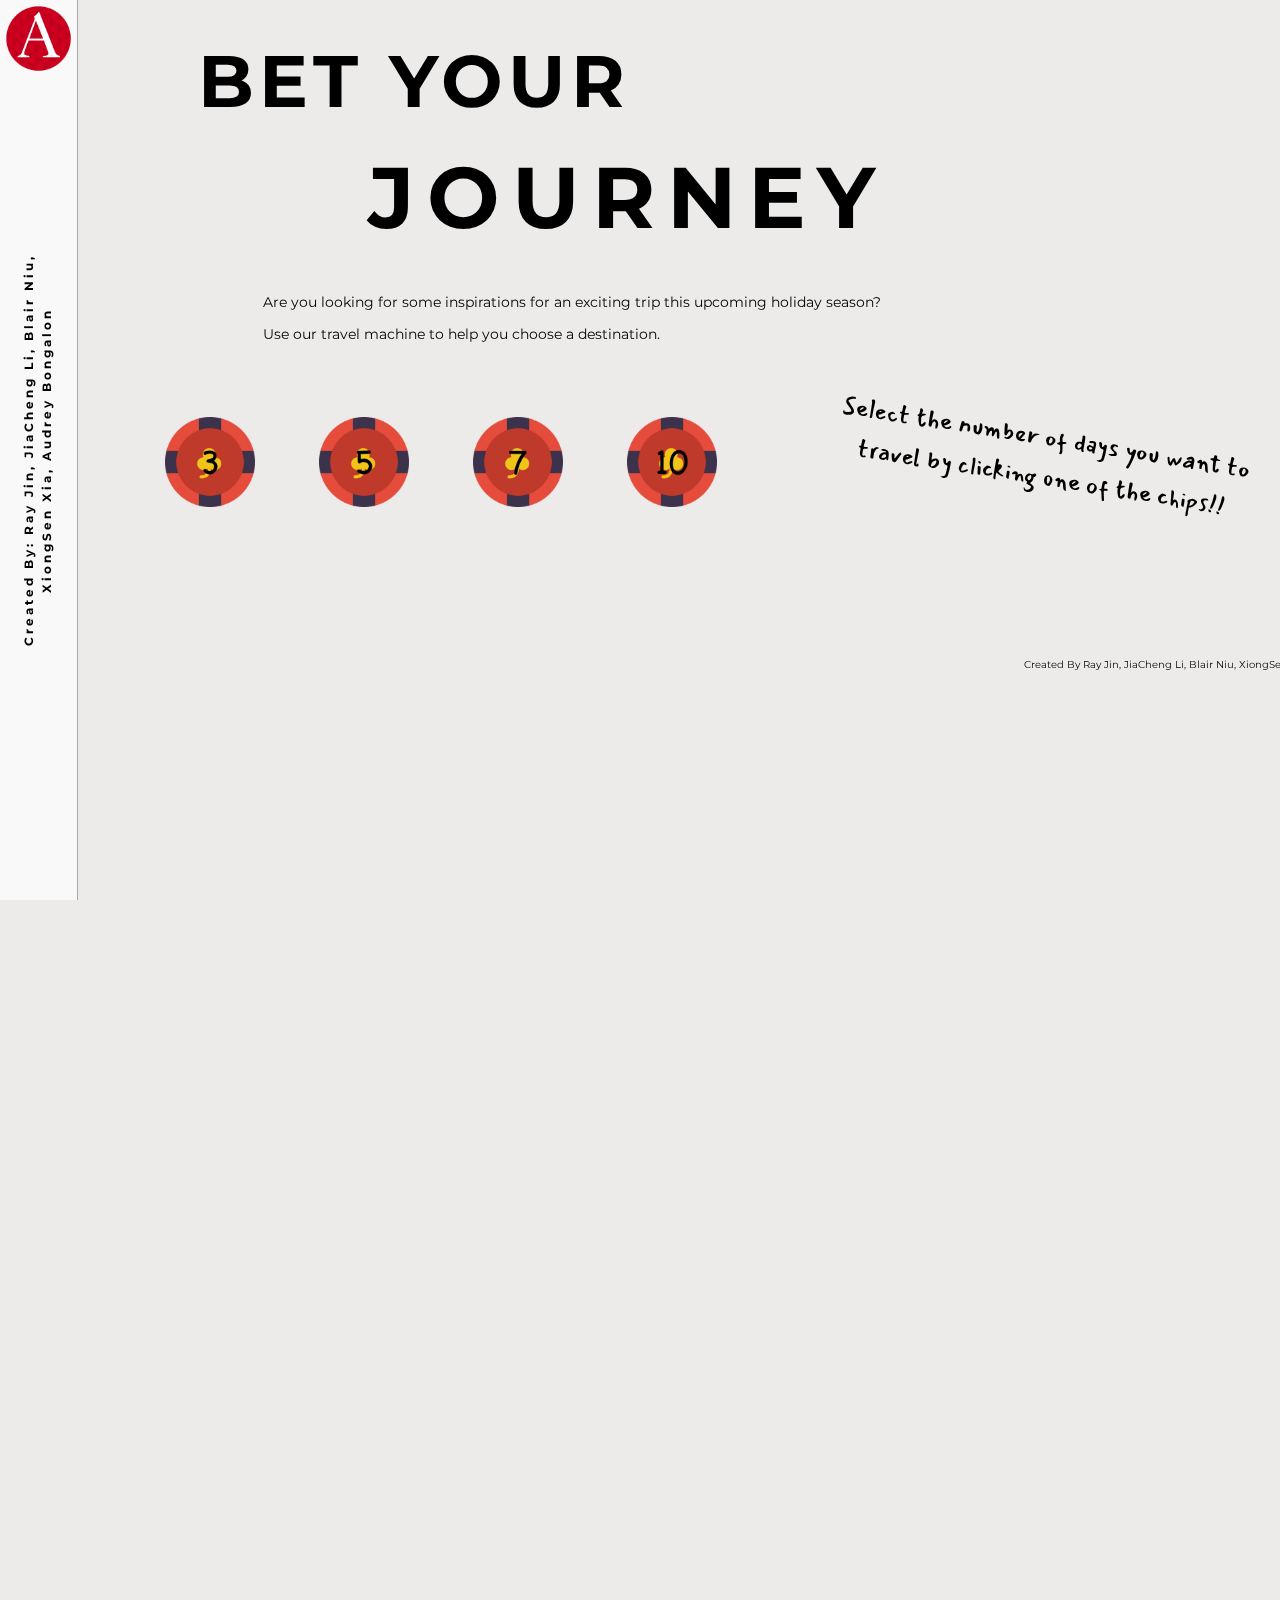
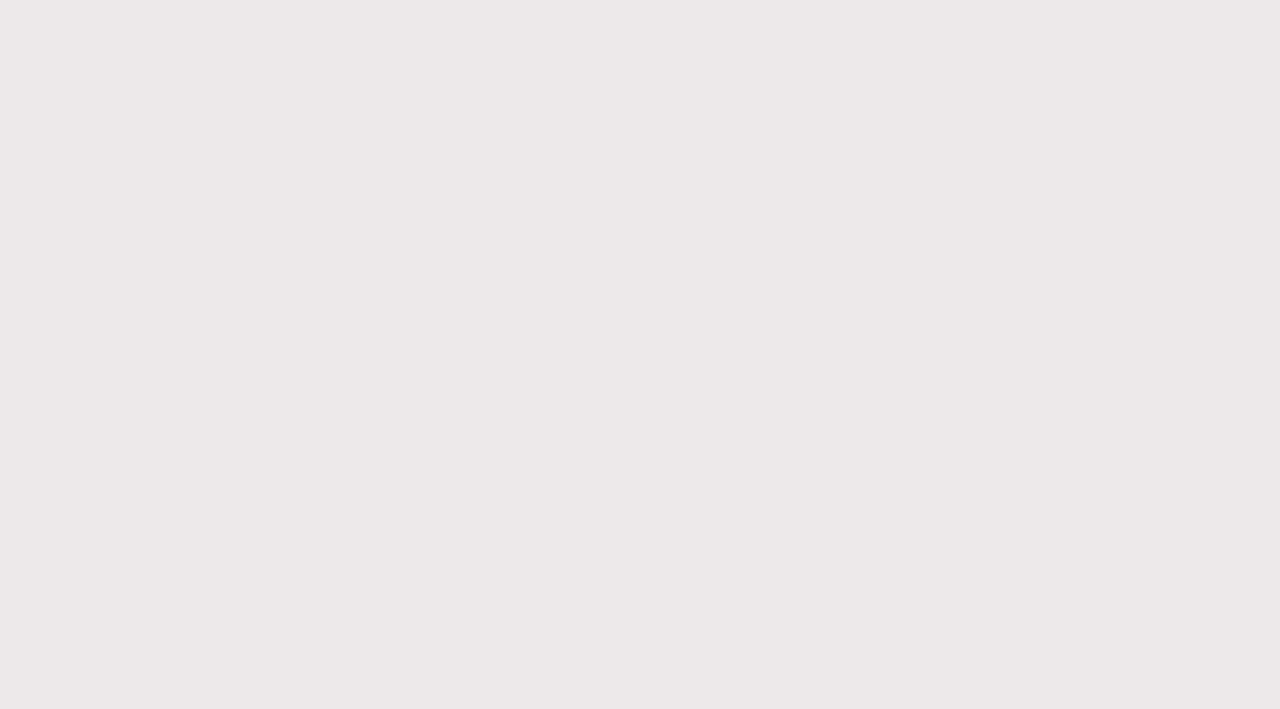
==== commit d4788096: "fixed sidebar" ====
--- a/index.html
+++ b/index.html
@@ -20,62 +20,70 @@
 </head>
 
 <body>
-    <div id="sidebar">
-        <h3>BET YOUR JOURNEY</h3>
-    </div>
-    <div id="logo">
-        <img id="logo" src="images/annen.png" alt="logo">
-    </div>
-    <div id="footer">
-        <p>Created By Ray Jin, JiaCheng Li, Blair Niu, XiongSen Xia, Audrey Bongalon</p>
-    </div>
+    <div id="content-container">
+        <div id="sidebar">
+            <div id="logo-div">
+                <div>   <!-- this div is for CSS sizing -->
+                    <img id="logo" src="images/annen.png" alt="logo">
+                </div>
+            </div>
+            <div id="sidebar-text">
+                <div>   <!-- this div is for CSS positioning -->
+                    <h3>BET YOUR JOURNEY</h3>
+                </div>
+            </div>
+        </div>
 
 
 
+        <div id="main">
+            <div id="section1">
+                <div id="header">
+                    <h1>BET YOUR</h1>
+                    <h2>JOURNEY</h2>
+                    <div id="subhead">
+                        <p>Are you looking for some inspirations for an exciting trip this upcoming holiday season?</p>
+                        <p>Use our travel machine to help you choose a destination.</p>
+                    </div>
+                </div>
 
-    <div id="section1">
-        <div id="header">
-            <h1>BET YOUR</h1>
-            <h2>JOURNEY</h2>
-            <div id="subhead">
-                <p>Are you looking for some inspirations for an exciting trip this upcoming holiday season?</p>
-                <p>Use our travel machine to help you choose a destination.</p>
-            </div>
-        </div>
+                <div id="chips">
+                    <div id="coins-div">
+                        <img class="coin"   src="images/poker-chip1.png"    alt="chip"  data-travel-days="3">
+                        <img class="coin"   src="images/poker-chip2.png"    alt="chip"  data-travel-days="5">
+                        <img class="coin"   src="images/poker-chip3.png"    alt="chip"  data-travel-days="7">
+                        <img class="coin"   src="images/poker-chip4.png"    alt="chip"  data-travel-days="10">
+                    </div>
 
-        <div id="chips">
-            <img class="coin"   src="images/poker-chip1.png"    alt="chip"  data-travel-days="3">
-            <img class="coin"   src="images/poker-chip2.png"    alt="chip"  data-travel-days="5">
-            <img class="coin"   src="images/poker-chip3.png"    alt="chip"  data-travel-days="7">
-            <img class="coin"   src="images/poker-chip4.png"    alt="chip"  data-travel-days="10">
+                    <div id="directions-chips">
+                        <p>Select the number of days you want to travel by clicking one of the chips!!</p>
+                    </div>
 
-            <div class="alert">
-                <p>Select the number of days</p>
-                <p>you want to travel!!</p>
-                <img src="images/alert.png" alt=alert>
+                    <section id="slide" class="slider">
+                        <a href="#slot"><span></span><span></span><span></span><p>Start Your Journey<p></a>
+                    </section>
+                </div>
             </div>
 
-<!--            TODO -->
-            <div id="clearfloat"></div>
-            <section id="slide" class="slider">
-                <a href="#slot"><span></span><span></span><span></span><p>Start Your Journey<p></a>
+            <section id="slot">
+                <div id="hover">
+                    <p> Add some random excitement for your trip by clicking on the question marks in our slot machine.
+                    We’ll do the thinking for you!</p>
+                    <span id="important">Click anywhere on slot machine once your are done</span>
+                </div>
+                <div id="machine">
+                    <img src="images/Machine.png" alt="slotMachine">
+                    <div id="first">?</div>
+                    <div id="second">?</div>
+                    <div id="third">?</div>
+                </div>
             </section>
         </div>
     </div>
 
-    <section id="slot">
-        <div id="hover">
-            <p> Add some random excitement for your trip by clicking on the question marks in our slot machine.
-            We’ll do the thinking for you!</p>
-            <span id="important">Click anywhere on slot machine once your are done</span>
-        </div>
-        <div id="machine">
-            <img src="images/Machine.png" alt="slotMachine">
-            <div id="first">?</div>
-            <div id="second">?</div>
-            <div id="third">?</div>
-        </div>
-    </section>
+    <div id="footer">
+        <p>Created By Ray Jin, JiaCheng Li, Blair Niu, XiongSen Xia, Audrey Bongalon</p>
+    </div>
 
 
     <script type="text/javascript" src="jquery-3.4.1.min.js"></script>
--- a/styles.css
+++ b/styles.css
@@ -1,3 +1,10 @@
+/* variables */
+:root {
+    --sidebar-width: 6vw;
+}
+
+
+
 html, body {
     overflow-y: hidden;
     overflow-x: hidden;
@@ -34,18 +41,9 @@
 
 #subhead {
     width: 70%;
-    padding-left: 6%;
-    padding-top: 4%;
+    margin-left: 6%;
+    margin-top: 4%;
     font-size: 14px;
-}
-
-
-
-
-#logo {
-    width: 18%;
-    padding-left: 1%;
-    position: absolute;
 }
 
 
@@ -107,11 +105,12 @@
 
 
 #chips {
-    width: 45%;
-    position: center;
+    /*width: 45%;*/
+    text-align: center;
     margin-left: auto;
     margin-right: auto;
     cursor: pointer;
+    display: flex;
 }
 
 
@@ -138,19 +137,58 @@
 
 
 
-/* side bar */
+/* contains #sidebar and #main */
+#content-container {
+    display: flex;
+    justify-content: space-between;
+}
+
 #sidebar {
-    border-bottom: solid black 0.3px;
+    flex: 0 0 var(--sidebar-width); /* as a flex child of #content-container, keep width constant at 6vw */
+    display: flex;                  /* be a flex parent of #logo and <h3> */
+    flex-direction: column;
+
+    background-color: rgb(254, 254, 254);   /* fallback for browsers that don't support rgba */
+    background-color: rgba(254, 254, 254, 0.749);
+    border-right: solid #aaaaaa 1px;
+}
+
+/* stuff not in the sidebar */
+#main {
+
+}
+
+
+
+
+#logo-div {
+    flex: 0 0 var(--sidebar-width); /* set to the same as the width of the sidebar */
+}
+#logo-div div {
+    margin: 5px;    /* spacing around the logo */
+}
+#logo {
+    width: 100%;    /* because the original image is huge */
+}
+
+#sidebar-text {
+    /* automatically resizes vertically with flex */
+}
+#sidebar-text > div {
+    display: block;
+}
+#sidebar-text > div > h3 {
     text-align: center;
     font-family: "Montserrat", sans-serif;
-    width: 100vh;
-    height: 6vw;
-    transform-origin: top left;
-    position: fixed;
-    left: 0;
-    top: 100%;
-    transform: rotate(-90deg);
-    background-color: rgba(254, 254, 254, 0.749);
+    white-space: normal;
+    line-height: 1.5em;
+
+    position: absolute;
+    top: 50%;
+    left: calc(var(--sidebar-width) / 2);   /* hacky, but absolute position does not work for flex children */
+    -moz-transform:     translateX(-50%) translateY(-50%) rotate(-90deg);
+    -webkit-transform:  translateX(-50%) translateY(-50%) rotate(-90deg);
+    transform:          translateX(-50%) translateY(-50%) rotate(-90deg);
 }
 
 
@@ -217,7 +255,7 @@
 #slide a {
     font-family: "Montserrat", sans-serif;
     visibility: hidden;
-    padding-top: 100px;
+    margin-top: 100px;
 }
 
 
@@ -306,44 +344,27 @@
 
 
 
-/* alert message for when hovering the coins */
-.alert {
-    /*visibility: hidden;*/
-    position: relative;
-    float: right;
-    border: 1px black;
-    text-align: center;
-    top: -320px;
-    left: 150px;
+/* div surrounding the coins */
+#coins-div {
+    width: 100%;
+    /*flex: 2 2 auto;*/
+    /*flex-direction: row;*/
+    /*flex-wrap: nowrap;*/
+}
+
+#directions-chips {
+    flex: 1 1 auto;
+    text-align: center;
     font-family: "Mansalva", cursive;
     font-size: 25px;
     transform: rotate(9deg);
-    /*visibility: visible;*/
-}
-
-
-
-
-.alert p {
+}
+
+
+
+
+#directions-chips p {
     margin: 0;
-}
-
-
-
-
-.alert img {
-    padding: 0;
-    position: relative;
-    top: -20px;
-    width: 10px;
-}
-
-
-
-
-.left {
-    width: 50%;
-    float: left;
 }
 
 
